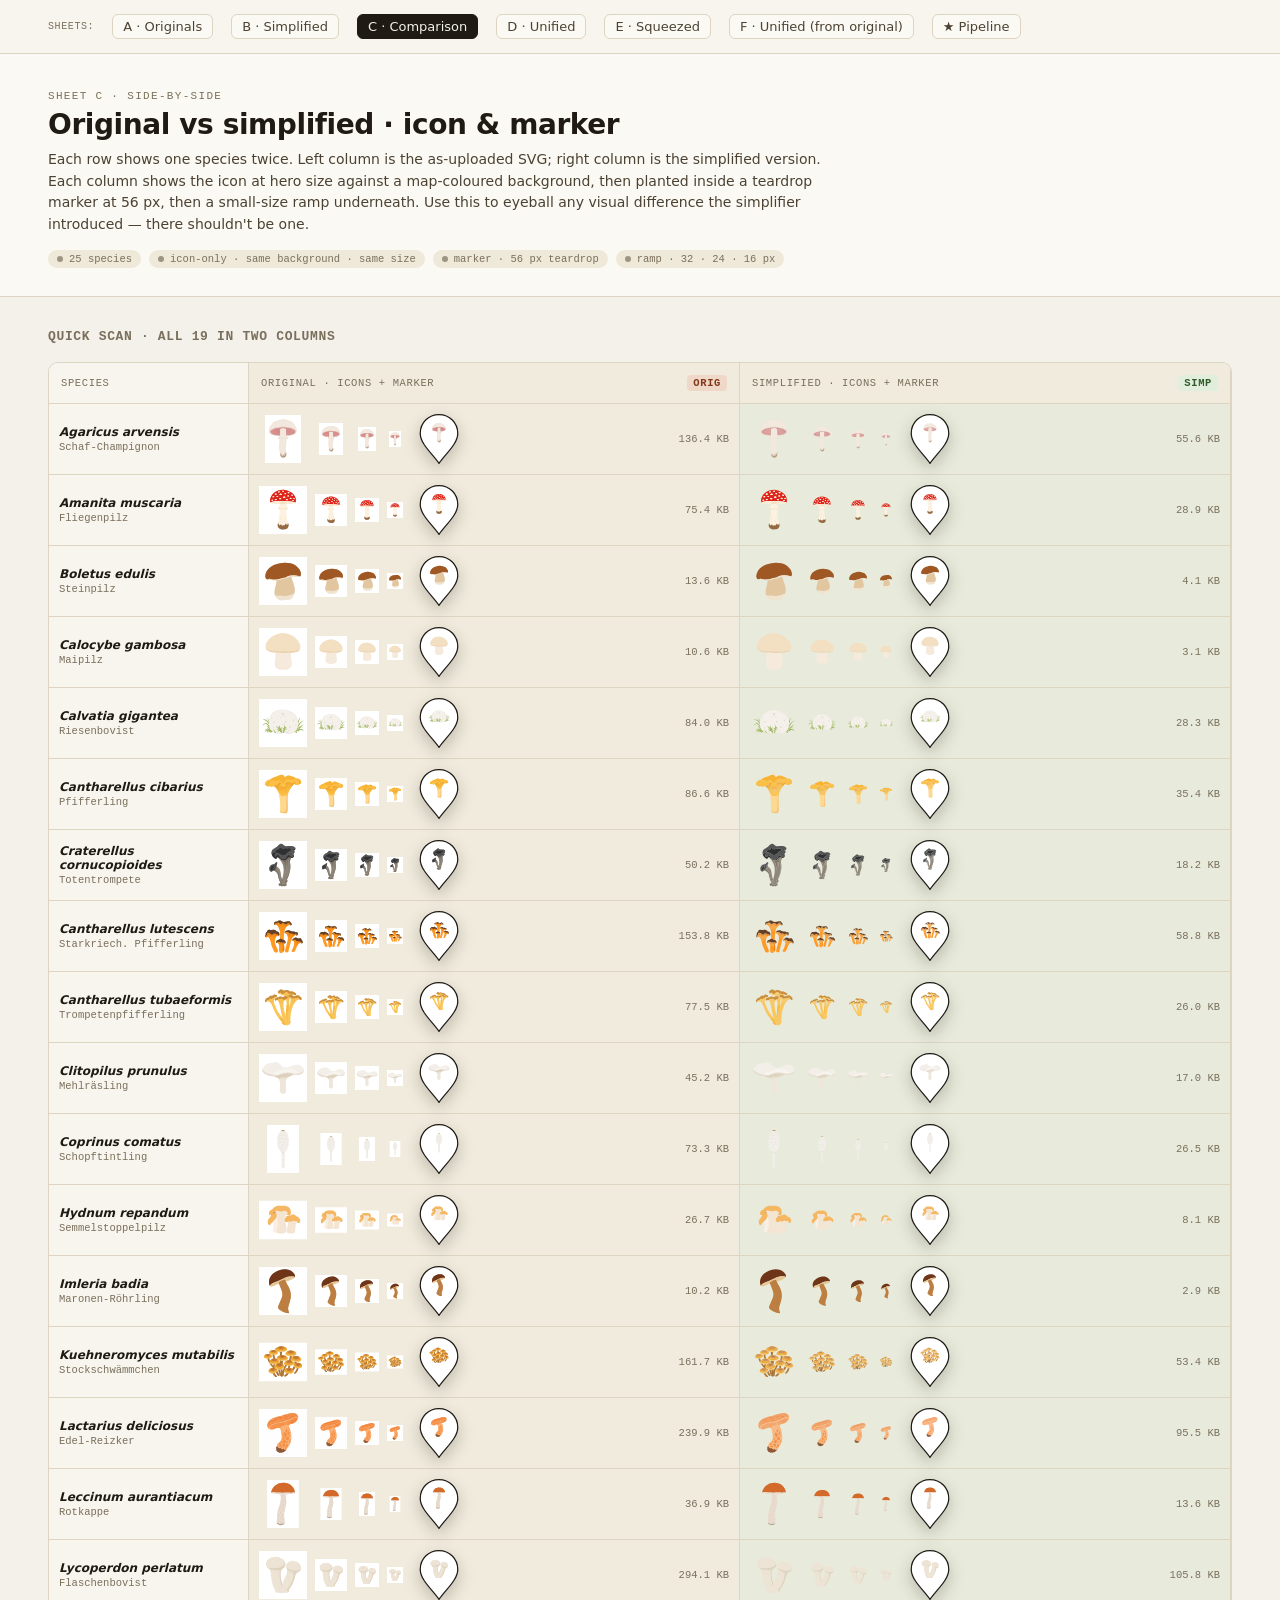
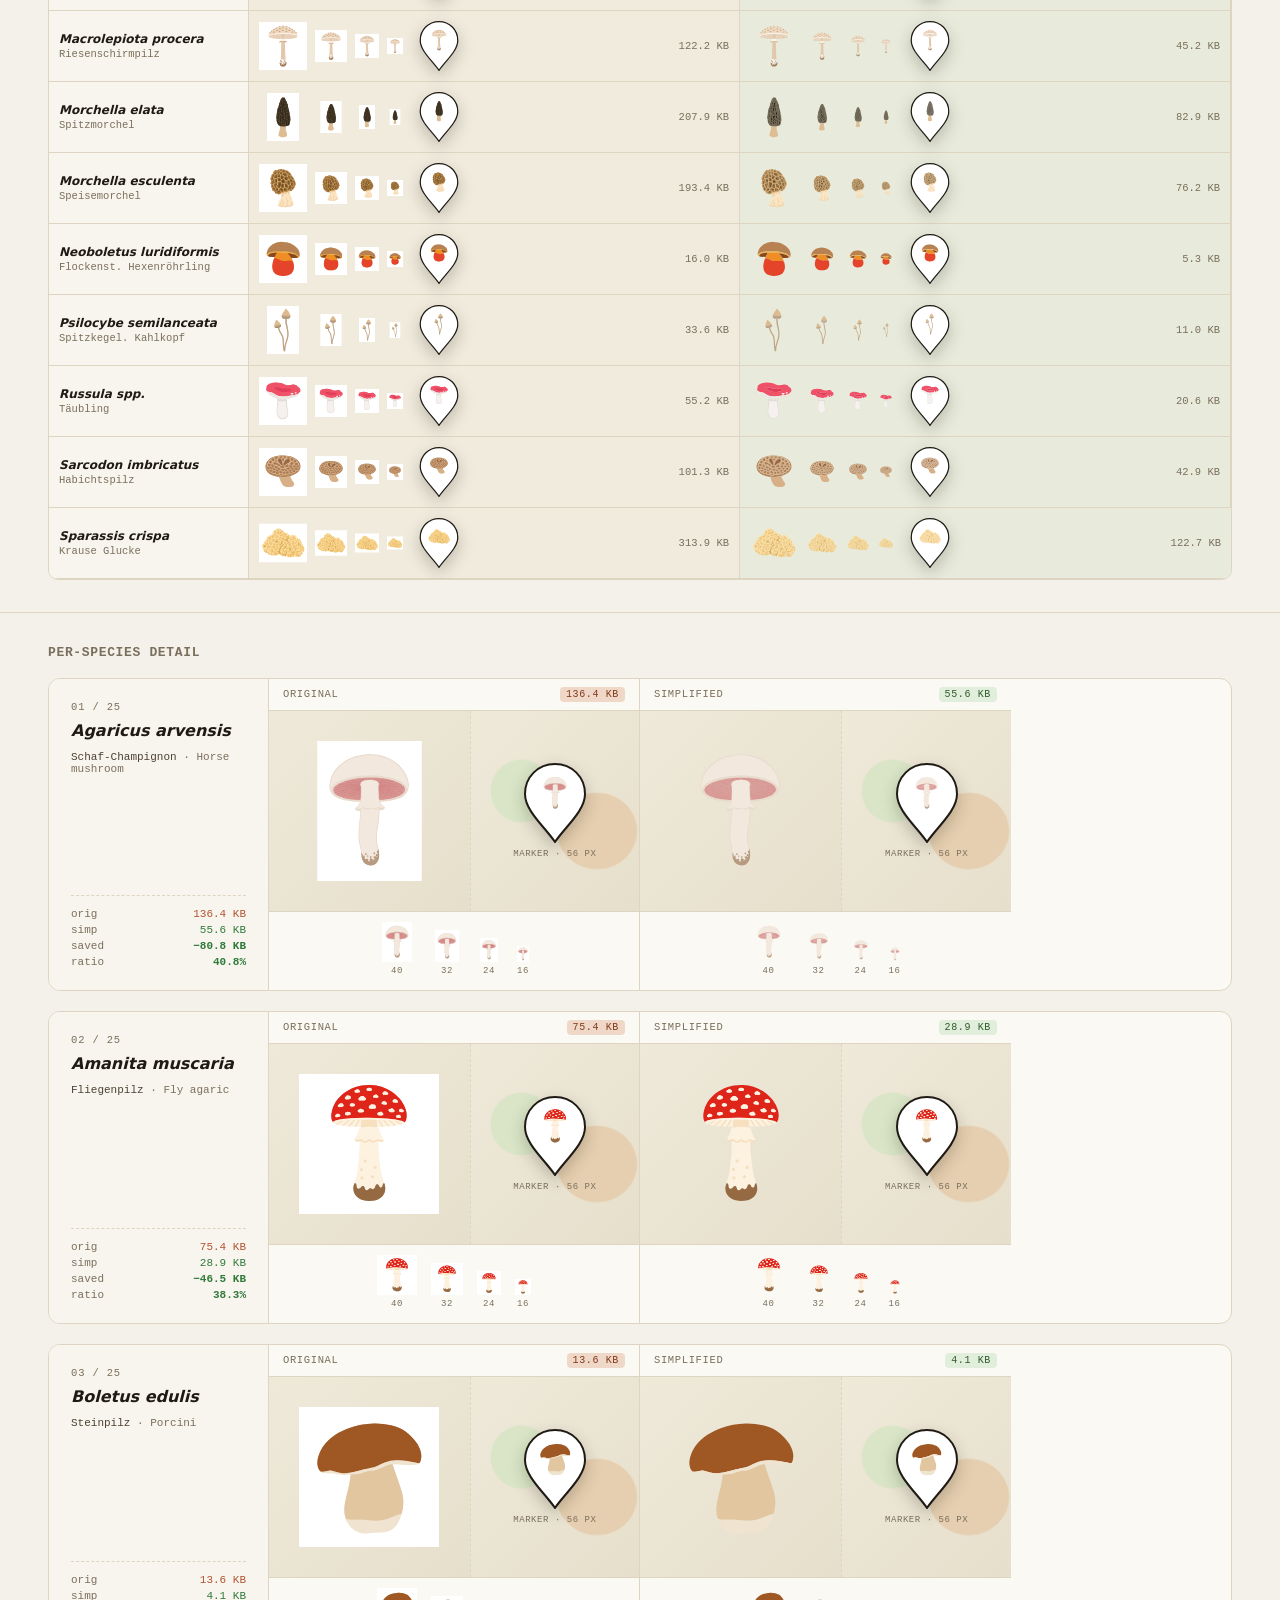
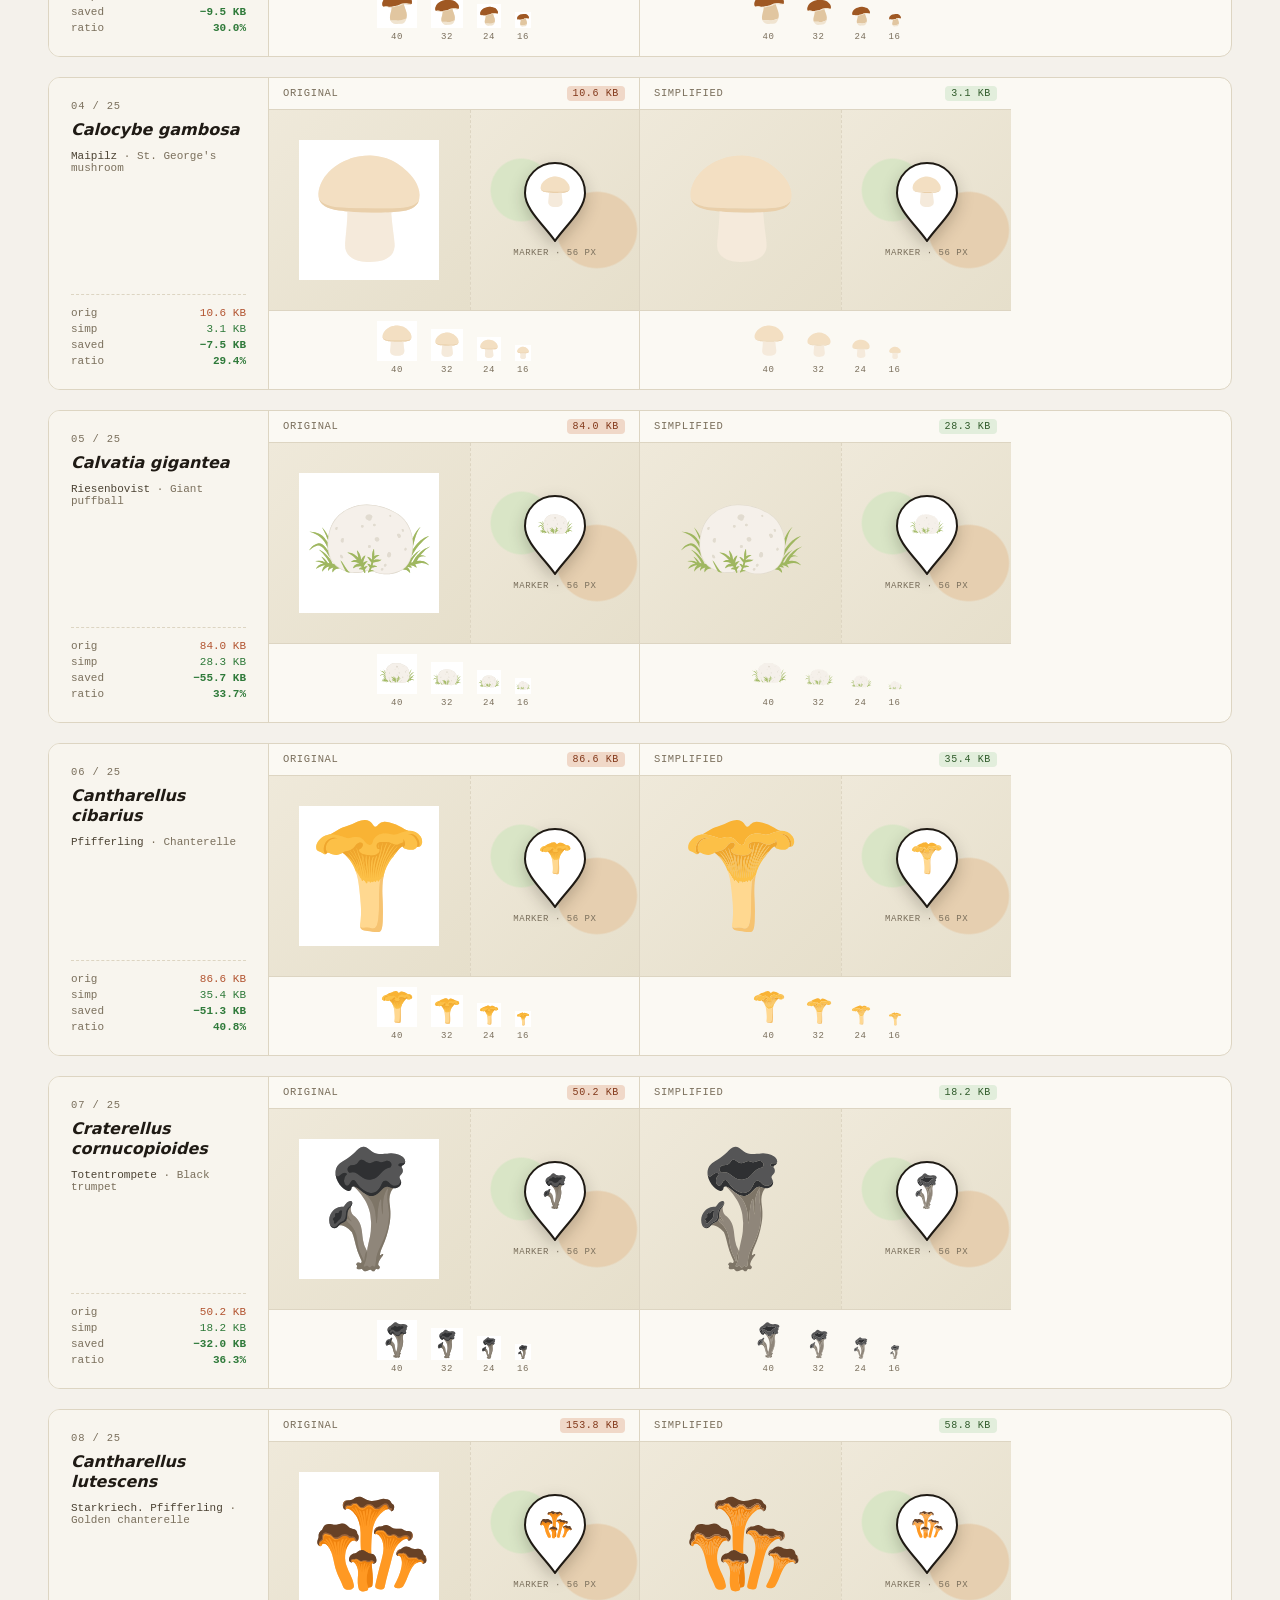
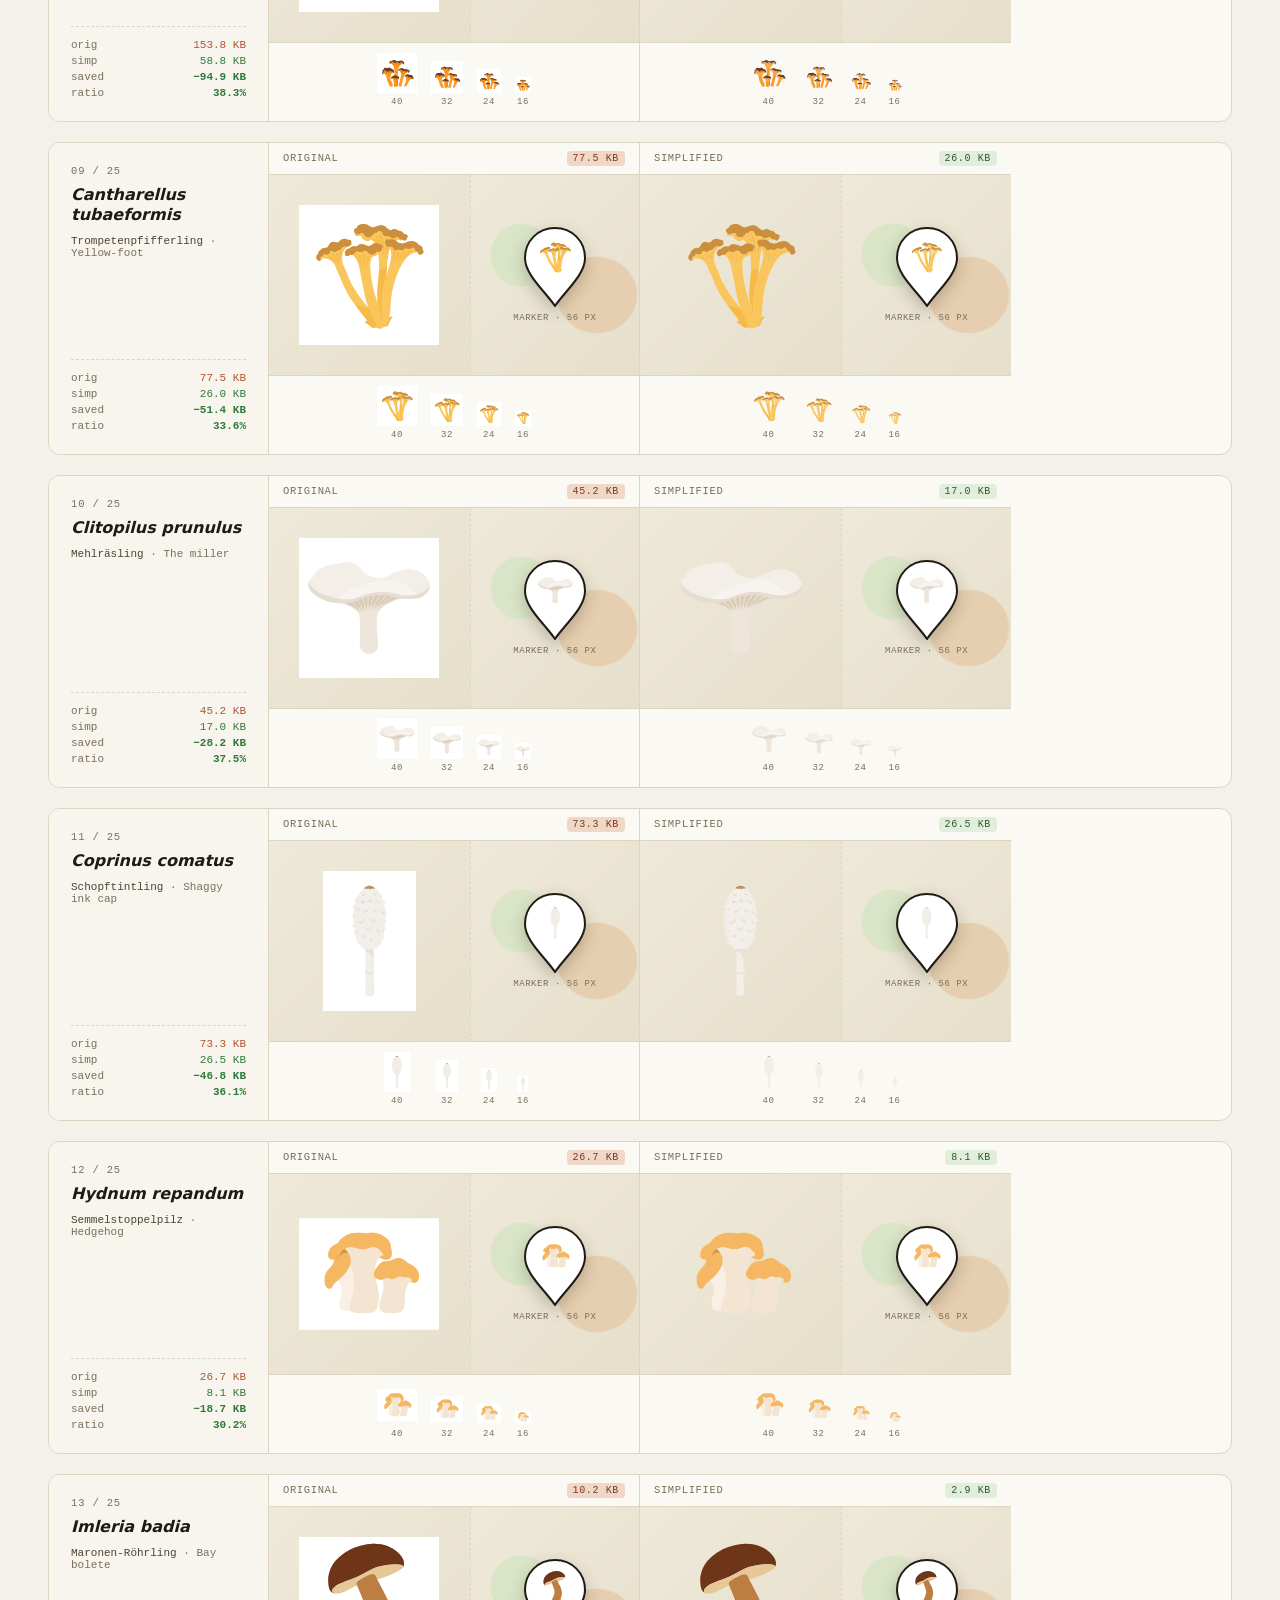
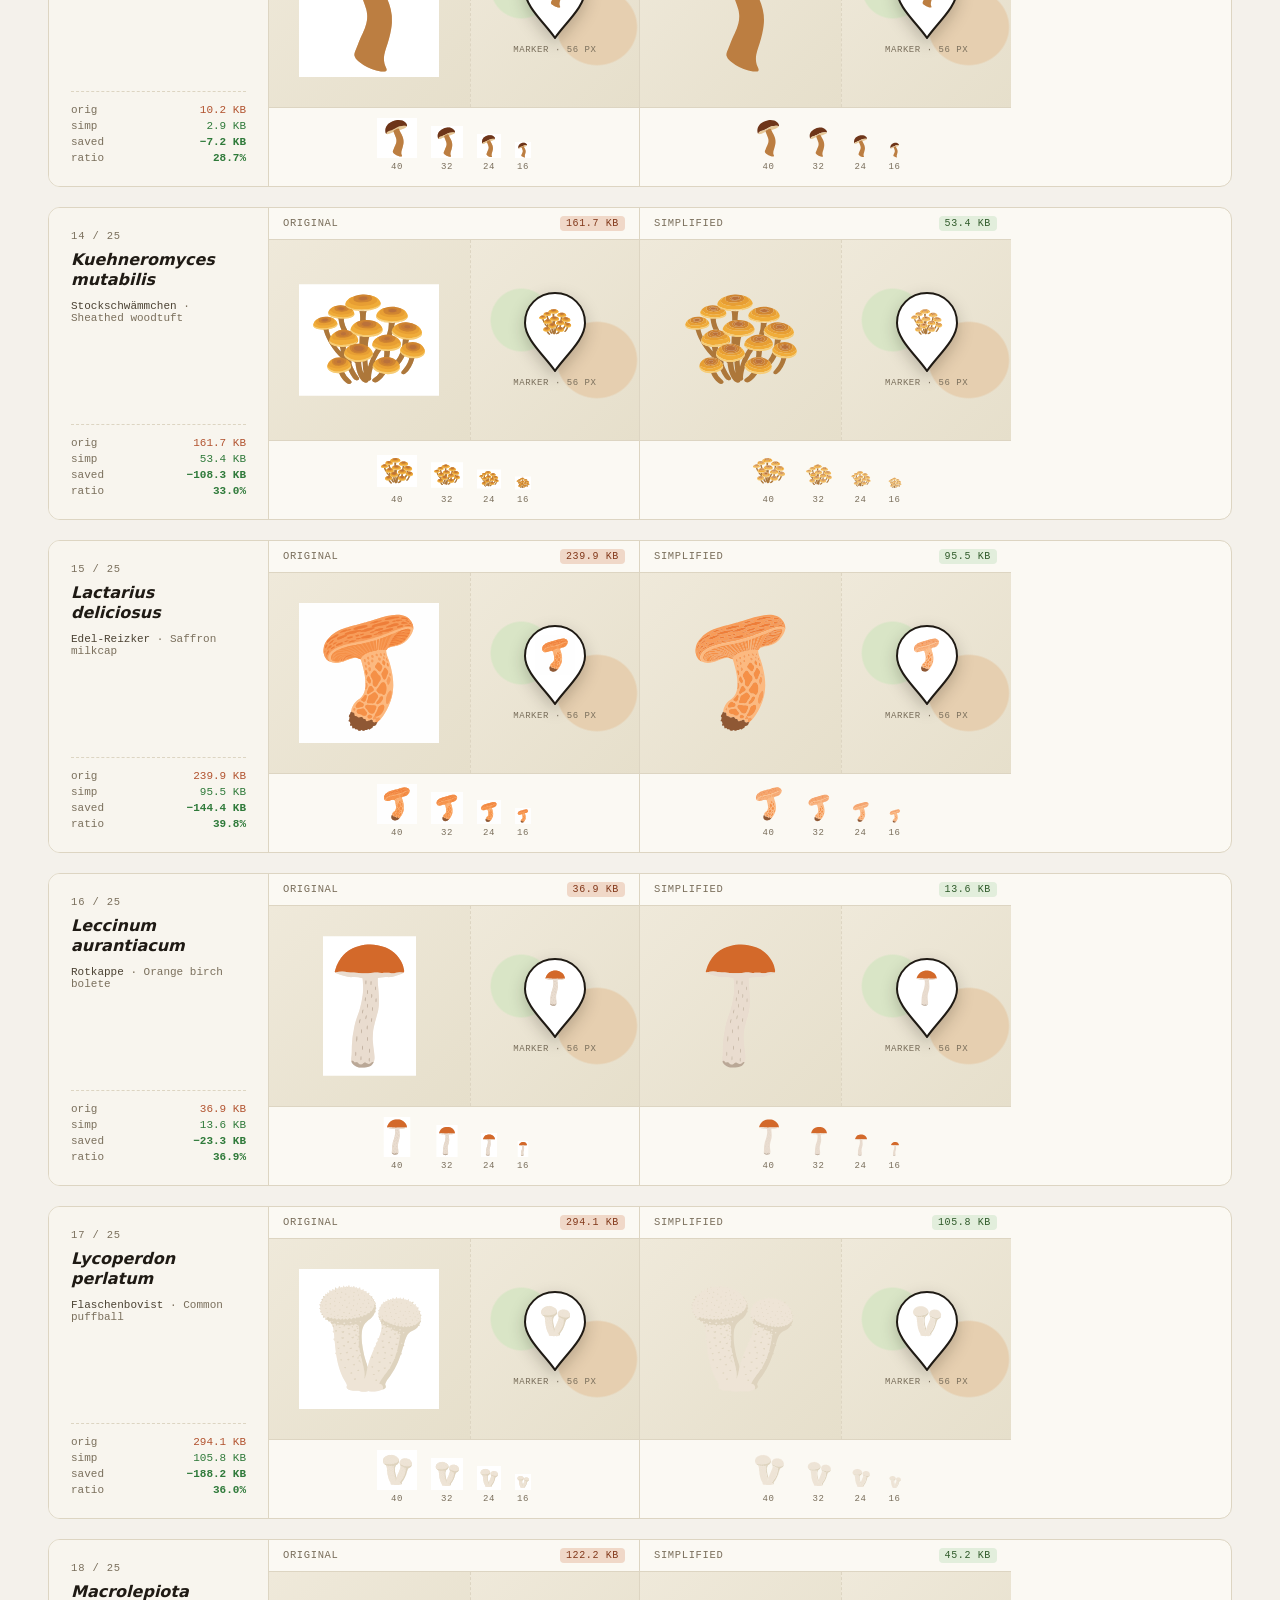
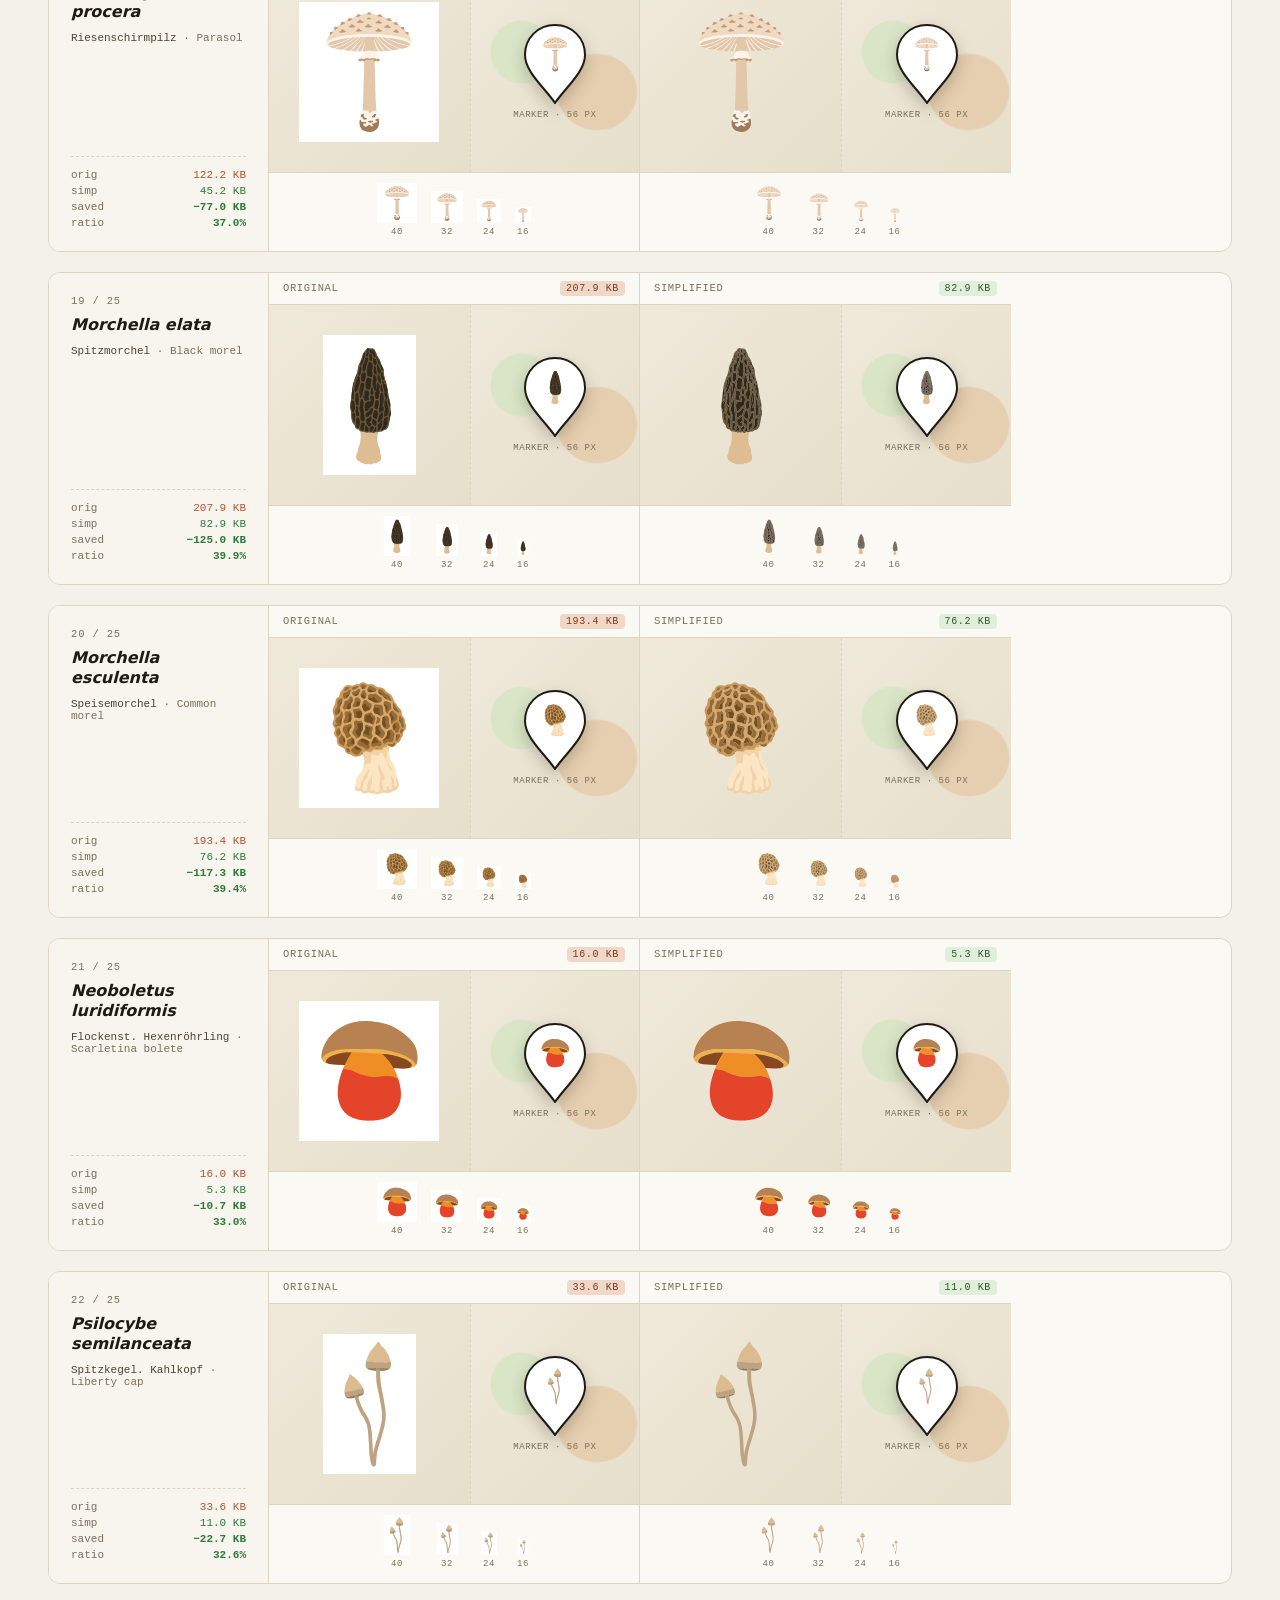
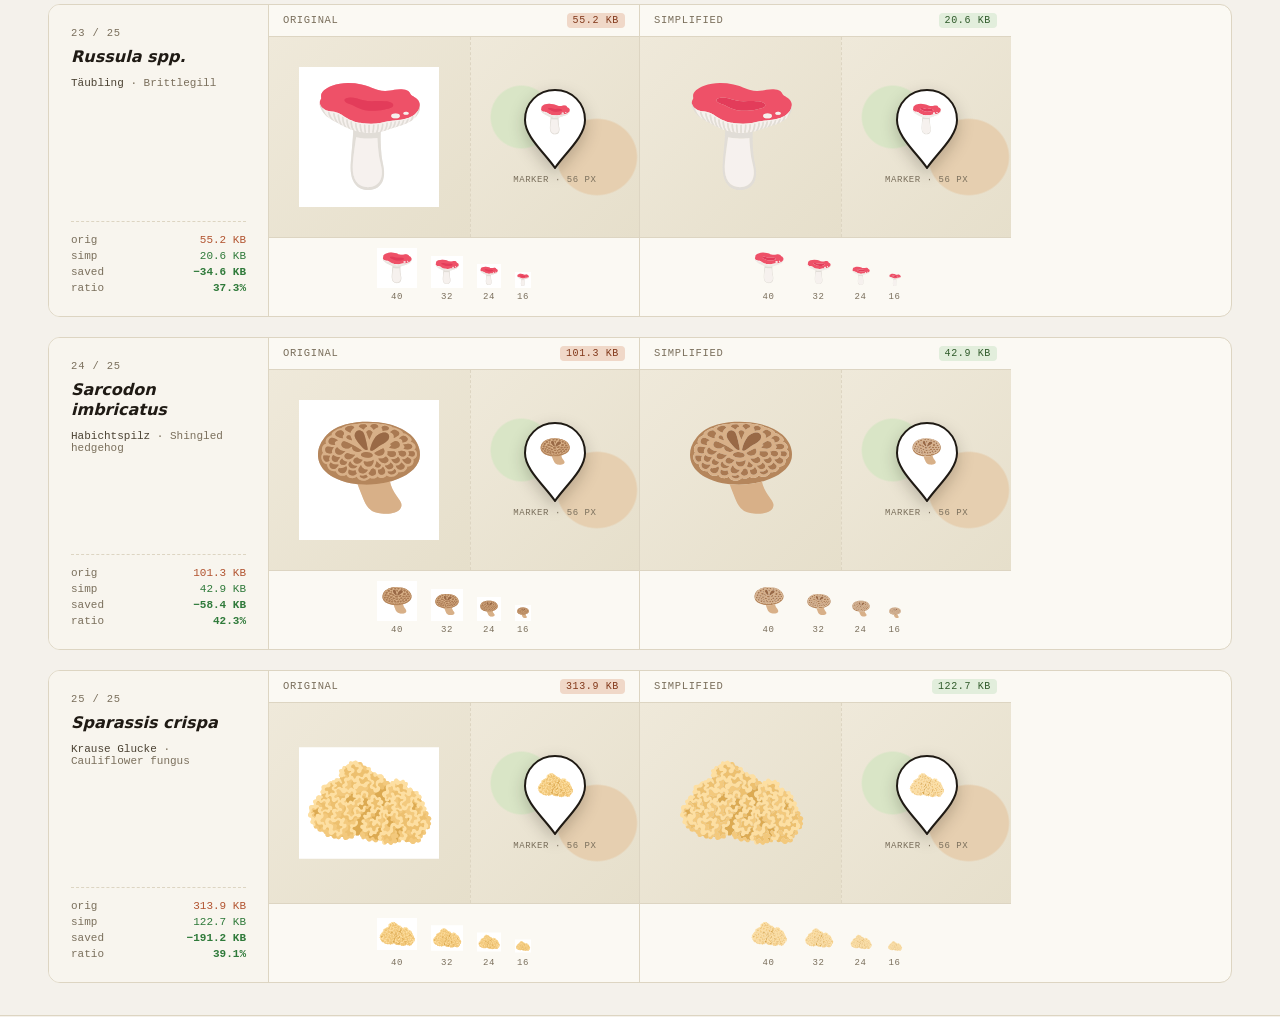
==== Icons - Comparison.html @ 7e2dc4e0 "initial commit" ====
<!doctype html>
<html lang="en">
<head>
  <meta charset="utf-8"/>
  <title>Original vs simplified — side-by-side</title>
  <meta name="viewport" content="width=device-width, initial-scale=1"/>
  <link rel="stylesheet" href="icons/sheets.css"/>
  <style>
    .toolbar {
      display: flex;
      gap: 18px;
      padding: 14px 48px;
      align-items: center;
      border-bottom: 1px solid var(--rule);
      background: #F8F5EE;
      font-size: 13px;
      color: var(--ink-2);
    }
    .toolbar a { color: var(--ink-2); text-decoration: none; padding: 4px 10px; border-radius: 6px; border: 1px solid var(--rule); background: var(--bg-card); }
    .toolbar a.active { background: var(--ink); color: #F4F1EB; border-color: var(--ink); }
    .toolbar a:hover { border-color: var(--ink); }

    /* Per-species comparison card */
    .compare-grid { padding: 32px 48px; display: grid; grid-template-columns: 1fr; gap: 20px; }
    .pair {
      display: grid;
      grid-template-columns: 220px 1fr 1fr 220px;
      gap: 0;
      background: var(--bg-card);
      border: 1px solid var(--rule);
      border-radius: 12px;
      overflow: hidden;
    }
    .pair .id-col { padding: 22px 22px; display: flex; flex-direction: column; gap: 8px; border-right: 1px solid var(--rule); background: #F8F5EE; }
    .pair .id-col .num { font-family: var(--mono); font-size: 10.5px; color: var(--ink-3); letter-spacing: 0.08em; }
    .pair .id-col .latin { font-size: 16px; line-height: 1.25; }
    .pair .id-col .common { font-size: 11px; color: var(--ink-3); margin-top: 2px; font-family: var(--mono); }
    .pair .id-col .common .de { color: var(--ink-2); }
    .pair .id-col .vsizes { margin-top: auto; padding-top: 12px; border-top: 1px dashed var(--rule); display: flex; flex-direction: column; gap: 4px; font-family: var(--mono); font-size: 11px; }
    .pair .id-col .vsizes .row { display: flex; justify-content: space-between; gap: 8px; }
    .pair .id-col .vsizes .row .k { color: var(--ink-3); }
    .pair .id-col .vsizes .row .v.orig { color: var(--bad); }
    .pair .id-col .vsizes .row .v.simp { color: var(--good); }
    .pair .id-col .vsizes .row .v.save { color: var(--good); font-weight: 600; }

    .pair .col {
      display: flex;
      flex-direction: column;
      gap: 0;
      border-right: 1px solid var(--rule);
    }
    .pair .col:last-child { border-right: none; }
    .pair .col .head { padding: 8px 14px; font-family: var(--mono); font-size: 10.5px; letter-spacing: 0.06em; color: var(--ink-3); text-transform: uppercase; border-bottom: 1px solid var(--rule); background: var(--bg-card); display: flex; justify-content: space-between; align-items: center; }
    .pair .col .head .tag { font-family: var(--mono); font-size: 10px; padding: 2px 6px; border-radius: 4px; }
    .pair .col .head .tag.orig { background: #F0D8C8; color: #82381A; }
    .pair .col .head .tag.simp { background: #E2EEDC; color: #2F5A2A; }
    .pair .col .body { flex: 1; display: grid; grid-template-columns: 1.2fr 1fr; align-items: center; min-height: 200px; }
    .pair .col .body .icon-only {
      display: flex; align-items: center; justify-content: center;
      padding: 18px;
      height: 100%;
      box-sizing: border-box;
      background: var(--bg-map);
      border-right: 1px dashed var(--rule);
    }
    .pair .col .body .icon-only img { width: 140px; height: 140px; object-fit: contain; }
    .pair .col .body .marker {
      display: flex; flex-direction: column; align-items: center; justify-content: center; gap: 6px;
      padding: 14px;
      height: 100%;
      box-sizing: border-box;
      background: var(--bg-map-figured);
    }
    .pair .col .body .marker .lab { font-size: 9px; }

    /* Optional small-size strip below each col */
    .pair .col .ramp {
      display: flex; align-items: flex-end; gap: 14px; justify-content: center;
      padding: 10px 14px 14px;
      border-top: 1px solid var(--rule);
      background: var(--bg-card);
    }
    .pair .col .ramp .step { display: flex; flex-direction: column; align-items: center; gap: 4px; }
    .pair .col .ramp .step .lab { font-size: 9px; }

    /* Compact overview */
    section.block { padding: 32px 48px; border-bottom: 1px solid var(--rule); }
    section.block > h2 { font-size: 13px; font-weight: 600; letter-spacing: 0.05em; text-transform: uppercase; color: var(--ink-3); margin: 0 0 18px; font-family: var(--mono); }

    .overview {
      display: grid;
      grid-template-columns: 200px 1fr 1fr;
      gap: 0;
      border: 1px solid var(--rule);
      border-radius: 10px;
      overflow: hidden;
    }
    .overview > .label, .overview > .cell { padding: 10px; border-bottom: 1px solid var(--rule); }
    .overview > .label { background: #F8F5EE; border-right: 1px solid var(--rule); display: flex; align-items: center; }
    .overview > .label .latin { font-size: 12px; }
    .overview > .cell { display: flex; gap: 8px; align-items: center; flex-wrap: wrap; background: var(--bg-card); border-right: 1px solid var(--rule); }
    .overview > .cell:last-child { border-right: none; }
    .overview > .cell.icons img { display: block; }
    .overview > .cell.markers { background: var(--bg-map); }
    .overview > .header {
      background: #F0EBDD;
      padding: 12px;
      font-family: var(--mono);
      font-size: 10.5px;
      letter-spacing: 0.06em;
      text-transform: uppercase;
      color: var(--ink-3);
      border-bottom: 1px solid var(--rule);
      border-right: 1px solid var(--rule);
      display: flex;
      justify-content: space-between;
      align-items: center;
    }
    .overview > .header:last-child { border-right: none; }
    .overview > .header .tag.orig { background: #F0D8C8; color: #82381A; padding: 2px 6px; border-radius: 4px; font-weight: 600; }
    .overview > .header .tag.simp { background: #E2EEDC; color: #2F5A2A; padding: 2px 6px; border-radius: 4px; font-weight: 600; }
  </style>
</head>
<body>
  <div class="toolbar">
    <span class="lab">Sheets:</span>
    <a href="Icons - Original.html">A · Originals</a>
    <a href="Icons - Simplified.html">B · Simplified</a>
    <a href="Icons - Comparison.html" class="active">C · Comparison</a>
    <a href="Icons - Unified.html">D · Unified</a>
    <a href="Icons - Squeezed.html">E · Squeezed</a>
    <a href="Icons - Unified (from Original).html">F · Unified (from original)</a>
    <a href="Icons - Pipeline.html">★ Pipeline</a>
  </div>

  <header class="sheet-header">
    <div class="kicker">Sheet C · Side-by-side</div>
    <h1>Original vs simplified · icon &amp; marker</h1>
    <p>
      Each row shows one species twice. Left column is the as-uploaded SVG; right column is the
      simplified version. Each column shows the icon at hero size against a map-coloured background,
      then planted inside a teardrop marker at 56 px, then a small-size ramp underneath. Use this to
      eyeball any visual difference the simplifier introduced — there shouldn't be one.
    </p>
    <div class="pills">
      <span class="pill dot" id="pillCount"></span>
      <span class="pill dot">icon-only · same background · same size</span>
      <span class="pill dot">marker · 56 px teardrop</span>
      <span class="pill dot">ramp · 32 · 24 · 16 px</span>
    </div>
  </header>

  <!-- Quick-scan overview before deep dives -->
  <section class="block">
    <h2>Quick scan · all 19 in two columns</h2>
    <div class="overview" id="overview">
      <div class="header" style="background:#F8F5EE;"><span>Species</span></div>
      <div class="header"><span>Original · icons + marker</span><span class="tag orig">orig</span></div>
      <div class="header"><span>Simplified · icons + marker</span><span class="tag simp">simp</span></div>
    </div>
  </section>

  <!-- Detailed per-species cards -->
  <section class="block">
    <h2>Per-species detail</h2>
    <div class="compare-grid" id="compareGrid" style="padding:0;"></div>
  </section>

  <script src="icons/species-data.js"></script>
  <script>
    document.getElementById('pillCount').textContent = SPECIES.length + ' species';

    const orig = (p) => "icons/originals/" + encodeURIComponent(p);
    const simp = (p) => "icons/simplified/" + encodeURIComponent(p);

    // --- Quick-scan overview ---
    const overview = document.getElementById('overview');
    SPECIES.forEach(s => {
      const sz = SIZES[s.file];
      overview.insertAdjacentHTML('beforeend', `
        <div class="label">
          <div>
            <div class="latin">${s.latin}</div>
            <div class="common">${s.de}</div>
          </div>
        </div>
        ${[{src: orig(s.file), tag: 'orig', size: sz.orig}, {src: simp(s.file), tag: 'simp', size: sz.simp}].map(col => `
          <div class="cell icons" style="background:${col.tag === 'orig' ? '#F0EBDD' : '#E8EBDC'};">
            <img src="${col.src}" style="width:48px;height:48px;">
            <img src="${col.src}" style="width:32px;height:32px;">
            <img src="${col.src}" style="width:24px;height:24px;">
            <img src="${col.src}" style="width:16px;height:16px;">
            <div class="pin" style="width:40px;height:50px;margin-left:8px;">
              <svg class="pin-shape" viewBox="0 0 64 80" width="40" height="50">
                <path d="M32 1 C15 1 2 14 2 31 C2 48 22 64 32 79 C42 64 62 48 62 31 C62 14 49 1 32 1 Z" fill="#FFFFFF" stroke="#1F1A14" stroke-width="2"/>
              </svg>
              <div class="pin-icon" style="width:24px;height:24px;">
                <img src="${col.src}" style="width:100%;height:100%;object-fit:contain;">
              </div>
            </div>
            <span style="font-family:var(--mono);font-size:10.5px;color:var(--ink-3);margin-left:auto;">${(col.size/1024).toFixed(1)} KB</span>
          </div>
        `).join('')}
      `);
    });

    // --- Per-species detail ---
    const compareGrid = document.getElementById('compareGrid');
    SPECIES.forEach((s, i) => {
      const sz = SIZES[s.file];
      const savedKB = ((sz.orig - sz.simp)/1024).toFixed(1);
      const pct = (sz.simp/sz.orig*100).toFixed(1);
      const pinHTML = (src, size) => `
        <div class="pin" style="width:${size}px;height:${size*1.25}px;">
          <svg class="pin-shape" viewBox="0 0 64 80" width="${size}" height="${size*1.25}">
            <path d="M32 1 C15 1 2 14 2 31 C2 48 22 64 32 79 C42 64 62 48 62 31 C62 14 49 1 32 1 Z" fill="#FFFFFF" stroke="#1F1A14" stroke-width="2"/>
          </svg>
          <div class="pin-icon" style="width:${size*0.62}px;height:${size*0.62}px;">
            <img src="${src}" style="width:100%;height:100%;object-fit:contain;">
          </div>
        </div>
      `;
      compareGrid.insertAdjacentHTML('beforeend', `
        <div class="pair">
          <div class="id-col">
            <div class="num">${(i+1).toString().padStart(2,'0')} / ${SPECIES.length}</div>
            <div class="latin">${s.latin}</div>
            <div class="common"><span class="de">${s.de}</span> · ${s.en}</div>
            <div class="vsizes">
              <div class="row"><span class="k">orig</span><span class="v orig">${(sz.orig/1024).toFixed(1)} KB</span></div>
              <div class="row"><span class="k">simp</span><span class="v simp">${(sz.simp/1024).toFixed(1)} KB</span></div>
              <div class="row"><span class="k">saved</span><span class="v save">−${savedKB} KB</span></div>
              <div class="row"><span class="k">ratio</span><span class="v save">${pct}%</span></div>
            </div>
          </div>

          <div class="col">
            <div class="head"><span>Original</span><span class="tag orig">${(sz.orig/1024).toFixed(1)} KB</span></div>
            <div class="body">
              <div class="icon-only"><img src="${orig(s.file)}" alt=""></div>
              <div class="marker">
                ${pinHTML(orig(s.file), 64)}
                <span class="lab">marker · 56&nbsp;px</span>
              </div>
            </div>
            <div class="ramp">
              ${[40,32,24,16].map(px => `
                <div class="step">
                  <img src="${orig(s.file)}" style="width:${px}px;height:${px}px;">
                  <div class="lab">${px}</div>
                </div>
              `).join('')}
            </div>
          </div>

          <div class="col">
            <div class="head"><span>Simplified</span><span class="tag simp">${(sz.simp/1024).toFixed(1)} KB</span></div>
            <div class="body">
              <div class="icon-only"><img src="${simp(s.file)}" alt=""></div>
              <div class="marker">
                ${pinHTML(simp(s.file), 64)}
                <span class="lab">marker · 56&nbsp;px</span>
              </div>
            </div>
            <div class="ramp">
              ${[40,32,24,16].map(px => `
                <div class="step">
                  <img src="${simp(s.file)}" style="width:${px}px;height:${px}px;">
                  <div class="lab">${px}</div>
                </div>
              `).join('')}
            </div>
          </div>
        </div>
      `);
    });
  </script>
</body>
</html>
---- icons/sheets.css ----
/* Shared styles for the three mushroom icon sheets. */
:root {
  --bg: #F4F1EB;
  --bg-card: #FBF9F3;
  --bg-map: linear-gradient(135deg, #EFE9DA 0%, #E6DFCB 100%);
  --bg-map-figured:
      radial-gradient(ellipse at 30% 40%, #D9E5C6 0 18%, transparent 19%),
      radial-gradient(ellipse at 75% 60%, #E6CFB0 0 22%, transparent 23%),
      linear-gradient(135deg, #EFE9DA 0%, #E6DFCB 100%);
  --grid: #EFE9DA;
  --ink: #1F1A14;
  --ink-2: #4B4233;
  --ink-3: #7A6F5C;
  --rule: #DDD5C2;
  --accent: #8C4B1E;
  --good: #2F7A3A;
  --bad: #B25430;
  --mono: ui-monospace, SFMono-Regular, Menlo, "Roboto Mono", monospace;
  --sans: ui-sans-serif, system-ui, -apple-system, "Helvetica Neue", sans-serif;
}
html, body { margin: 0; padding: 0; background: var(--bg); color: var(--ink); font-family: var(--sans); }

.sheet-header {
  padding: 36px 48px 28px;
  border-bottom: 1px solid var(--rule);
  background: var(--bg-card);
}
.sheet-header .kicker { font-family: var(--mono); font-size: 11px; letter-spacing: 0.12em; text-transform: uppercase; color: var(--ink-3); }
.sheet-header h1 { font-size: 28px; font-weight: 600; letter-spacing: -0.015em; margin: 6px 0 6px; }
.sheet-header p { color: var(--ink-2); font-size: 14px; max-width: 780px; line-height: 1.55; margin: 8px 0 0; }
.sheet-header .pills { display: flex; gap: 8px; margin-top: 14px; flex-wrap: wrap; }

.pill { display: inline-flex; align-items: center; gap: 6px; padding: 3px 9px; border-radius: 999px; background: #EFE9DA; font-family: var(--mono); font-size: 10.5px; color: var(--ink-3); }
.pill.good { background: #E2EEDC; color: #2F5A2A; }
.pill.bad  { background: #F0D8C8; color: #82381A; }
.pill.dot::before { content: ""; width: 6px; height: 6px; border-radius: 50%; background: currentColor; opacity: 0.7; }

.lab { font-family: var(--mono); font-size: 10px; letter-spacing: 0.06em; text-transform: uppercase; color: var(--ink-3); }
.latin { font-style: italic; font-weight: 600; font-size: 14px; color: var(--ink); }
.common { font-family: var(--mono); font-size: 10.5px; color: var(--ink-3); margin-top: 2px; }

.map-bg { background: var(--bg-map-figured); }
.grid-bg {
  background-color: var(--bg-card);
  background-image:
    linear-gradient(var(--grid) 1px, transparent 1px),
    linear-gradient(90deg, var(--grid) 1px, transparent 1px);
  background-size: 8px 8px;
}

.card {
  background: var(--bg-card);
  border: 1px solid var(--rule);
  border-radius: 10px;
  overflow: hidden;
}

/* Map pin teardrop */
.pin {
  position: relative;
  display: inline-block;
  filter: drop-shadow(0 6px 8px rgba(20,15,5,0.22));
}
.pin svg.pin-shape { display: block; }
.pin .pin-icon {
  position: absolute;
  left: 50%;
  top: 38%;
  transform: translate(-50%, -50%);
  display: flex;
  align-items: center;
  justify-content: center;
}
.pin .pin-icon img { display: block; }
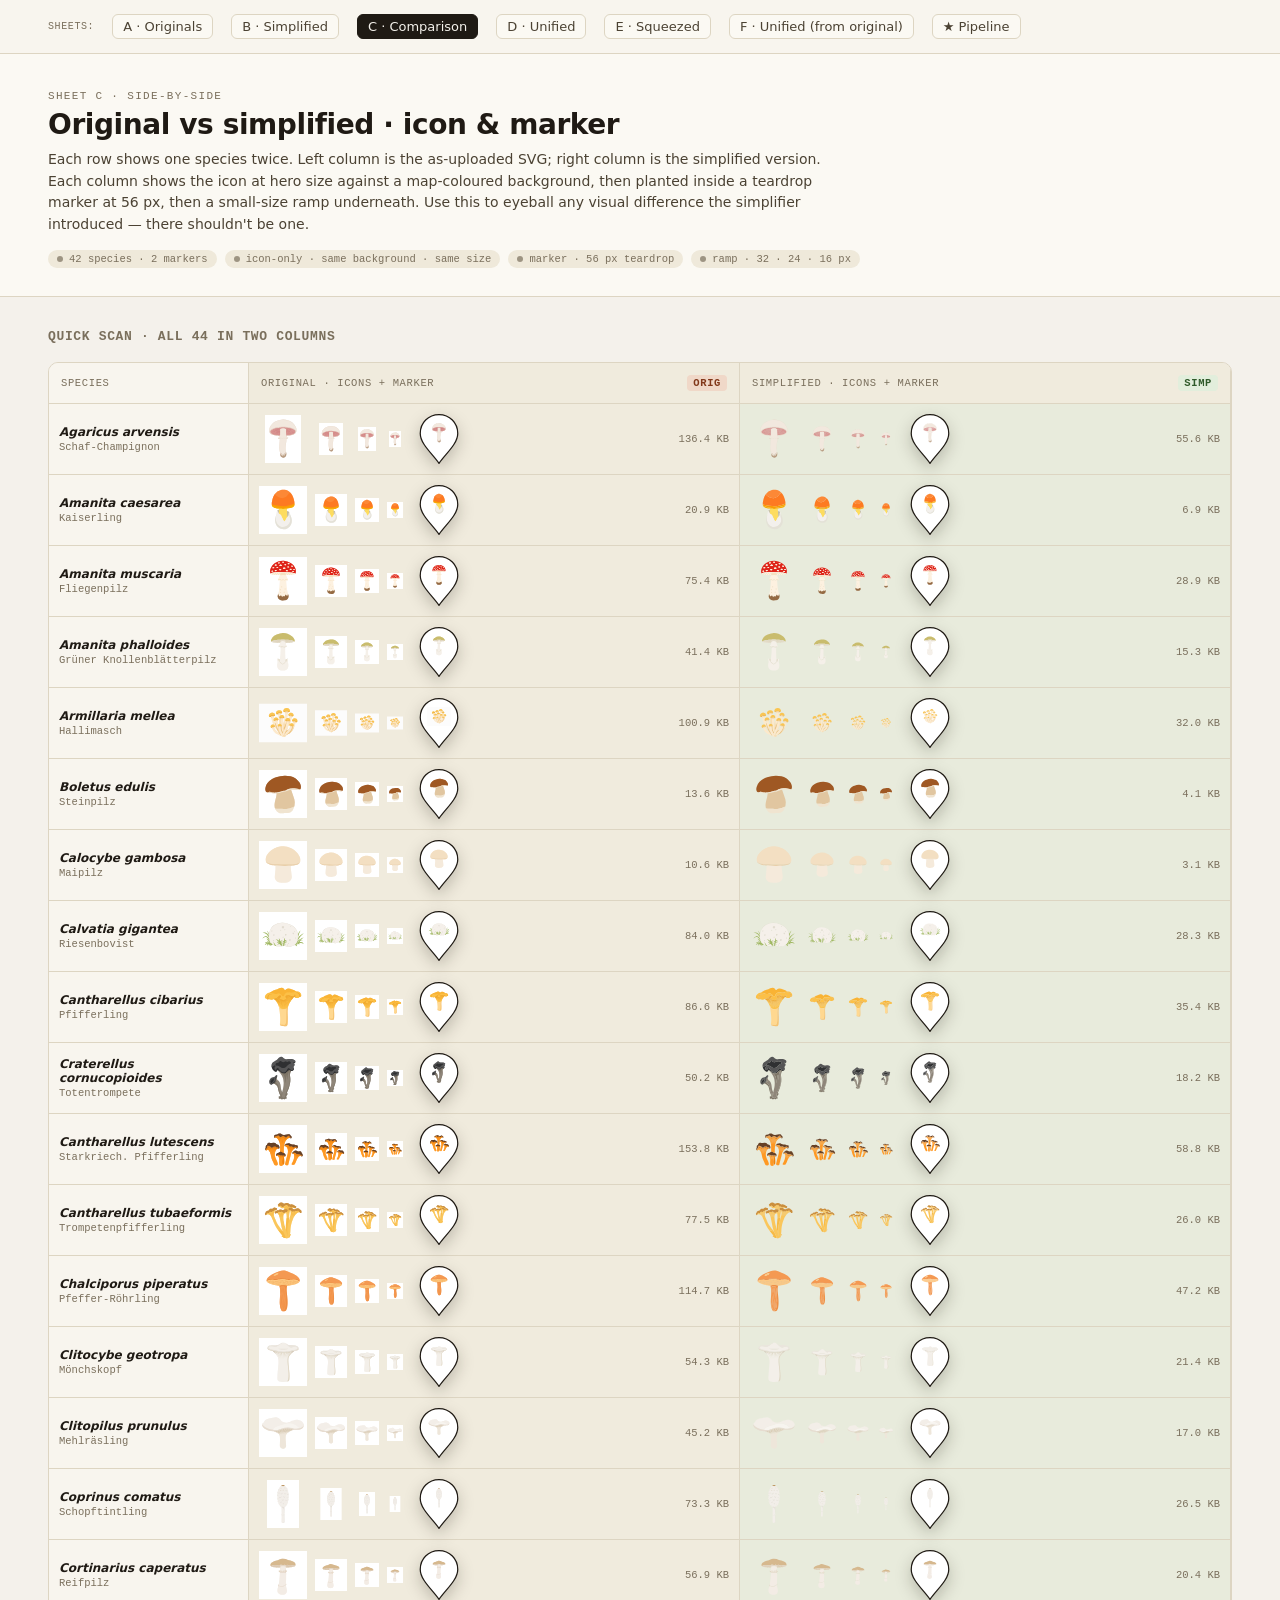
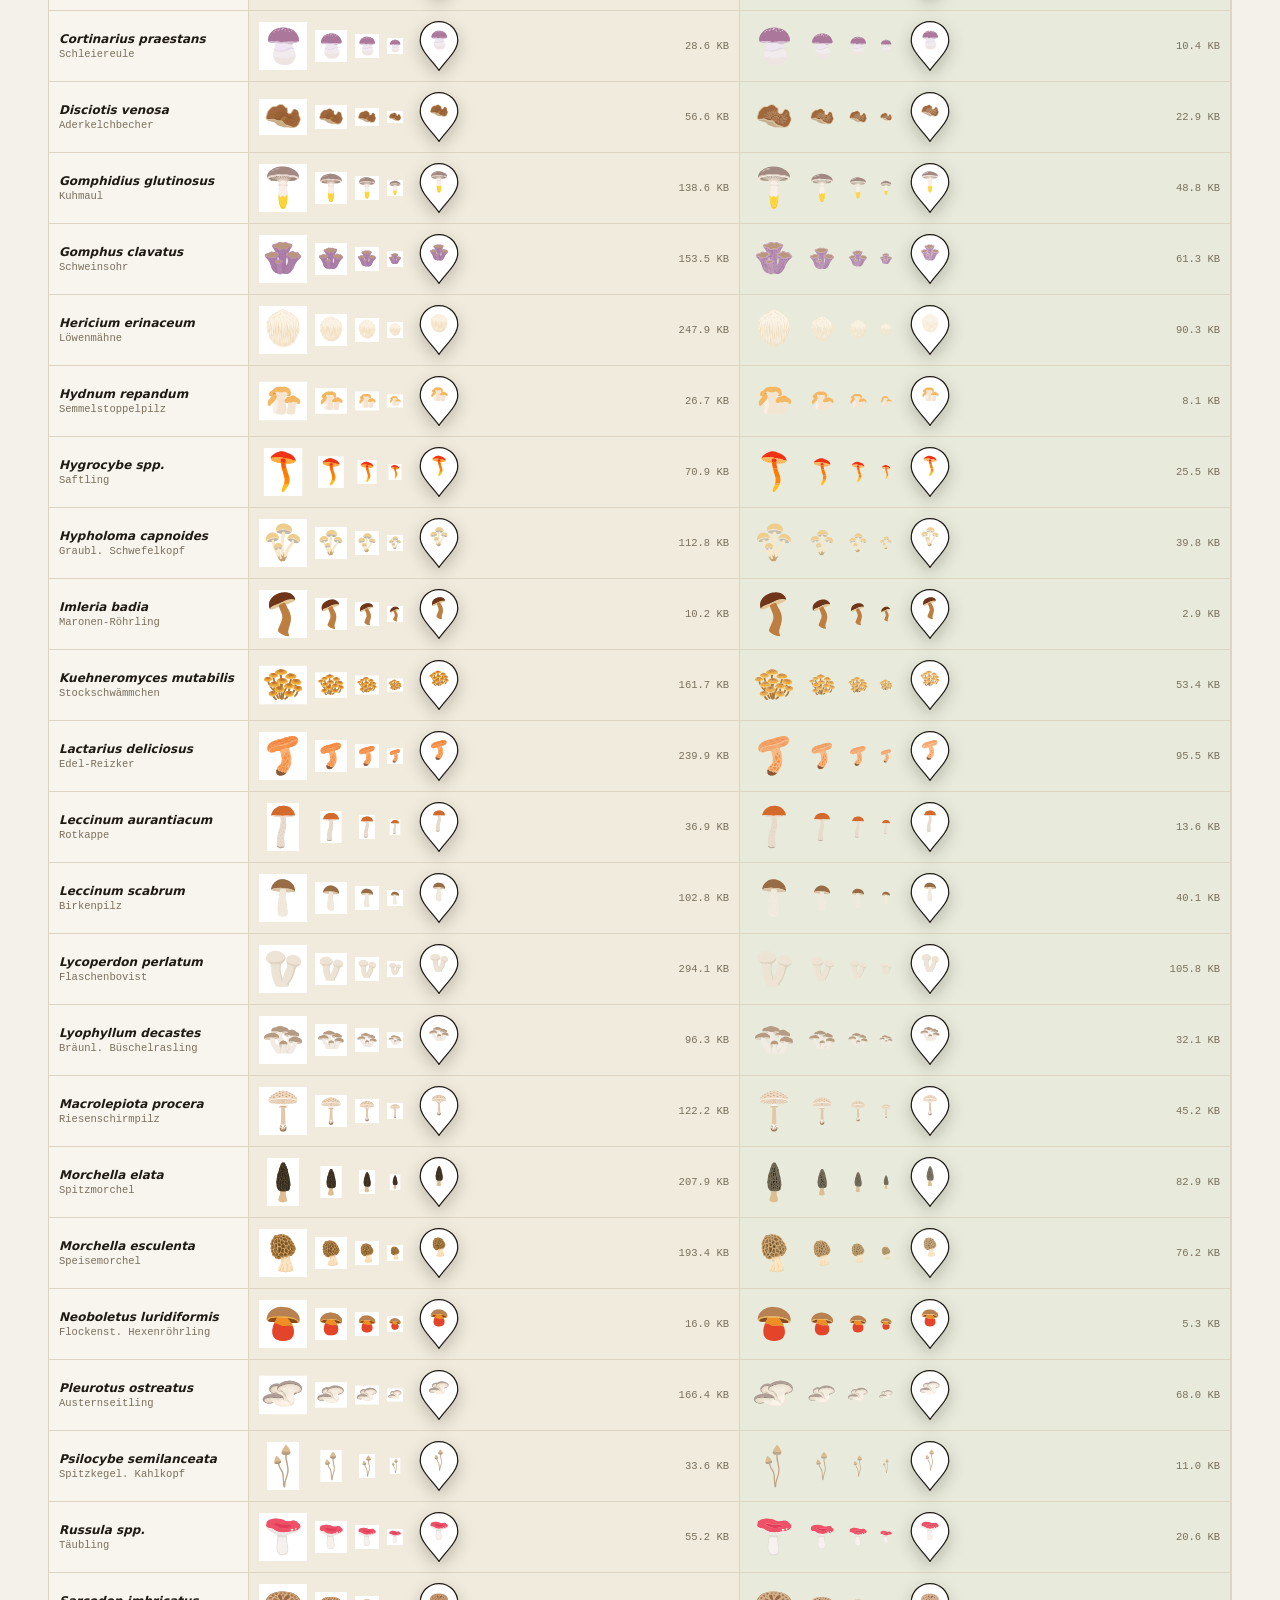
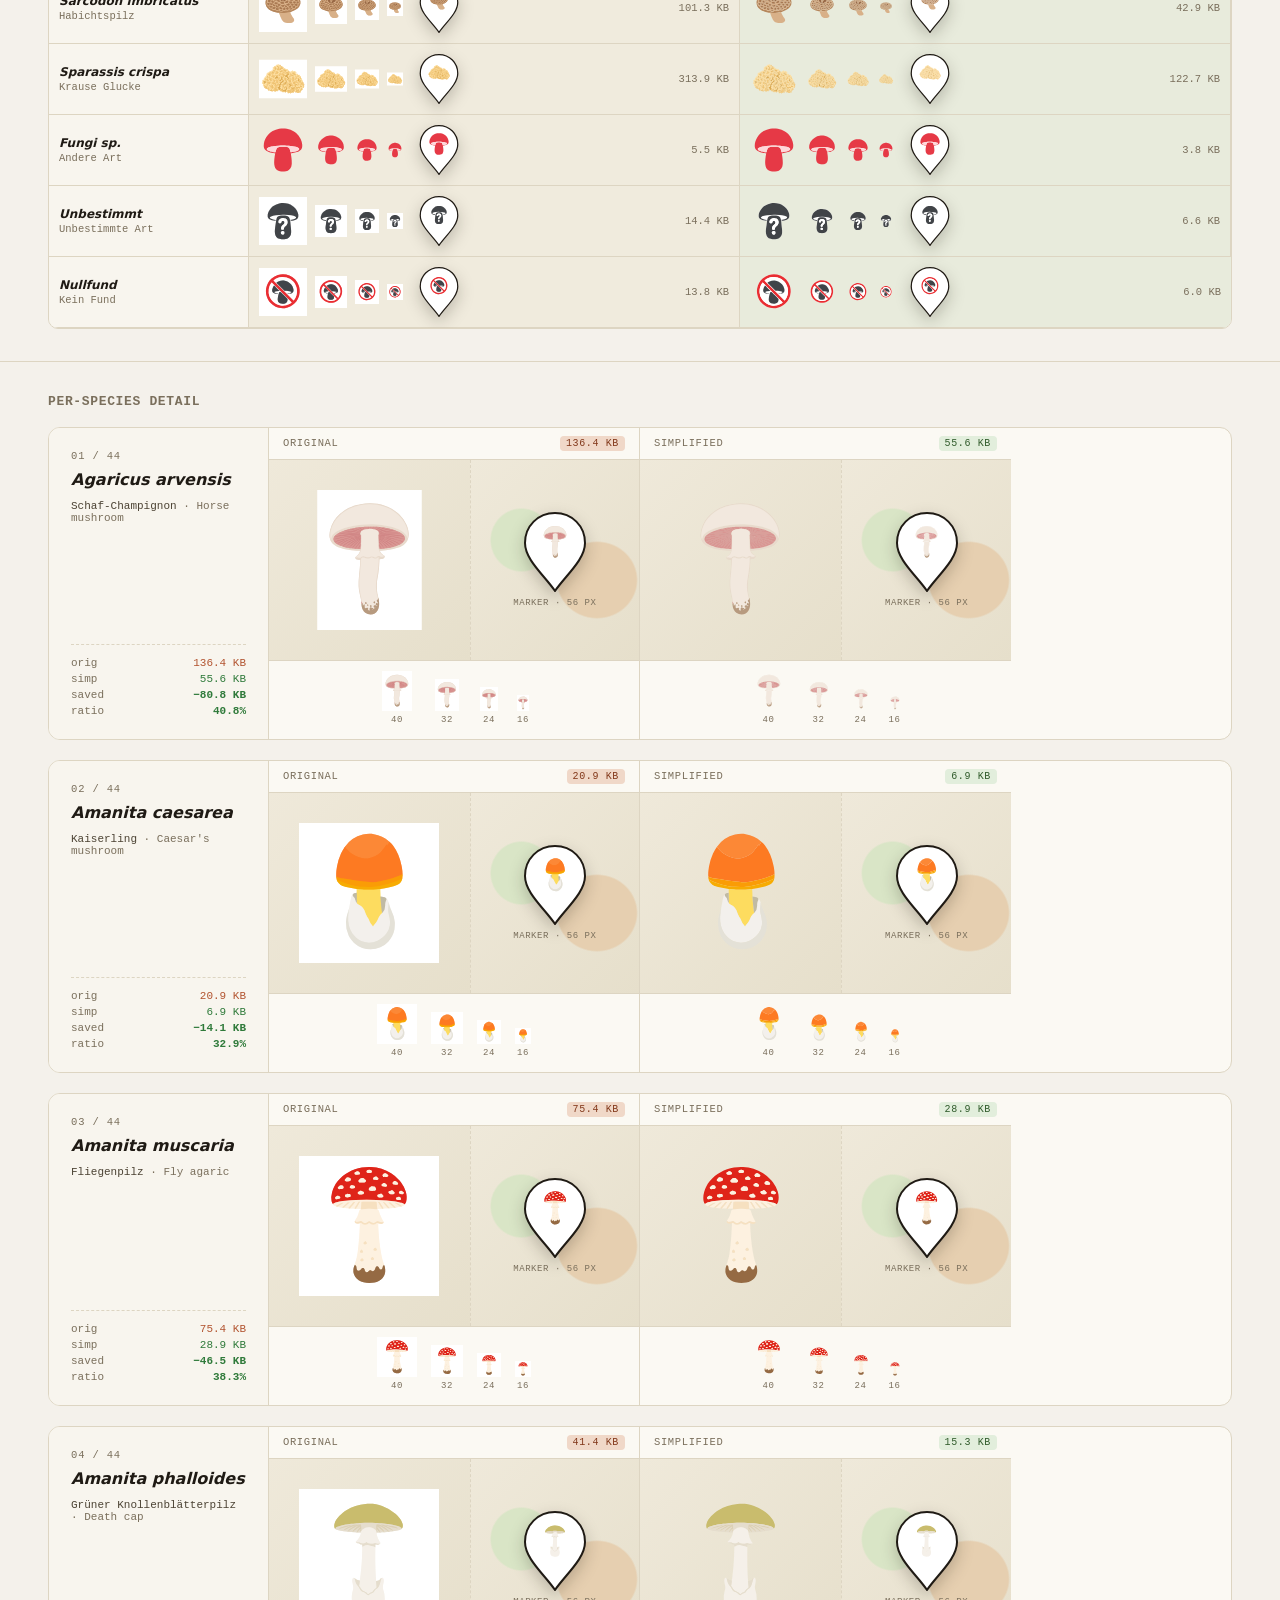
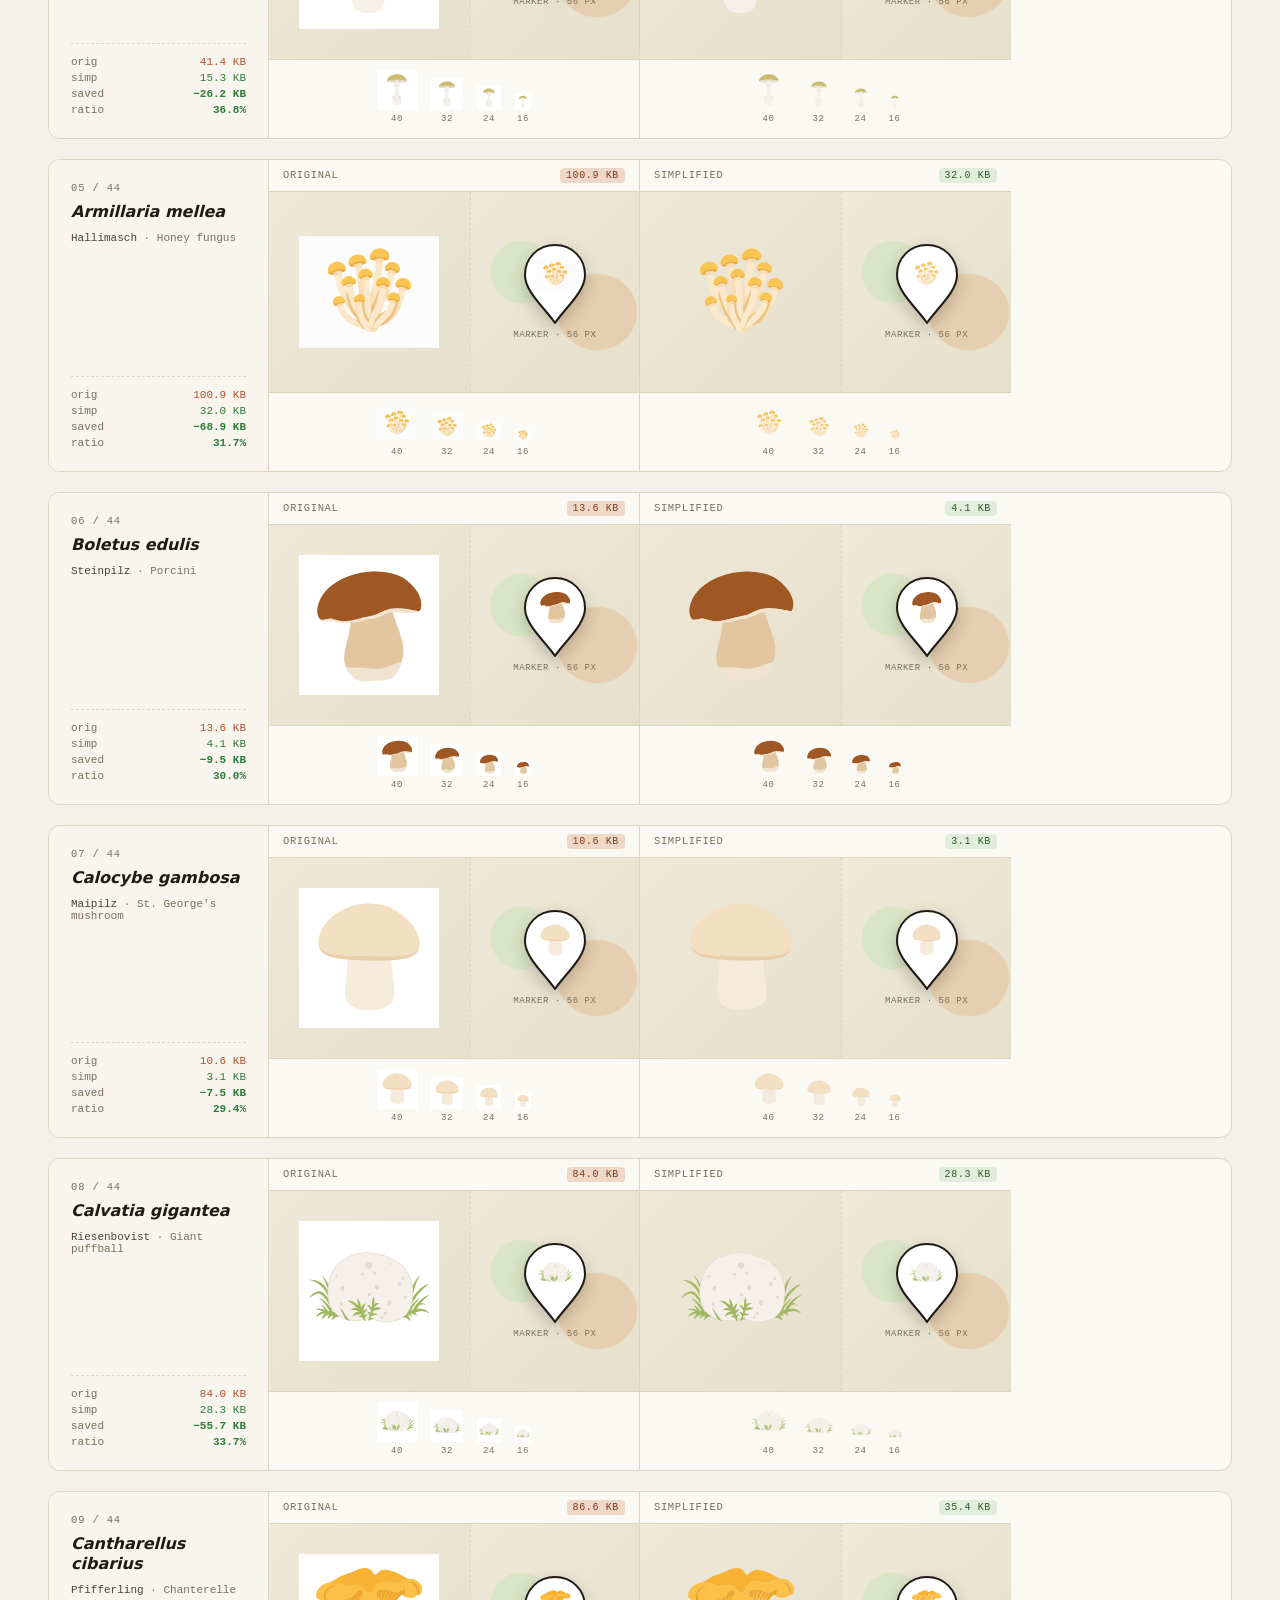
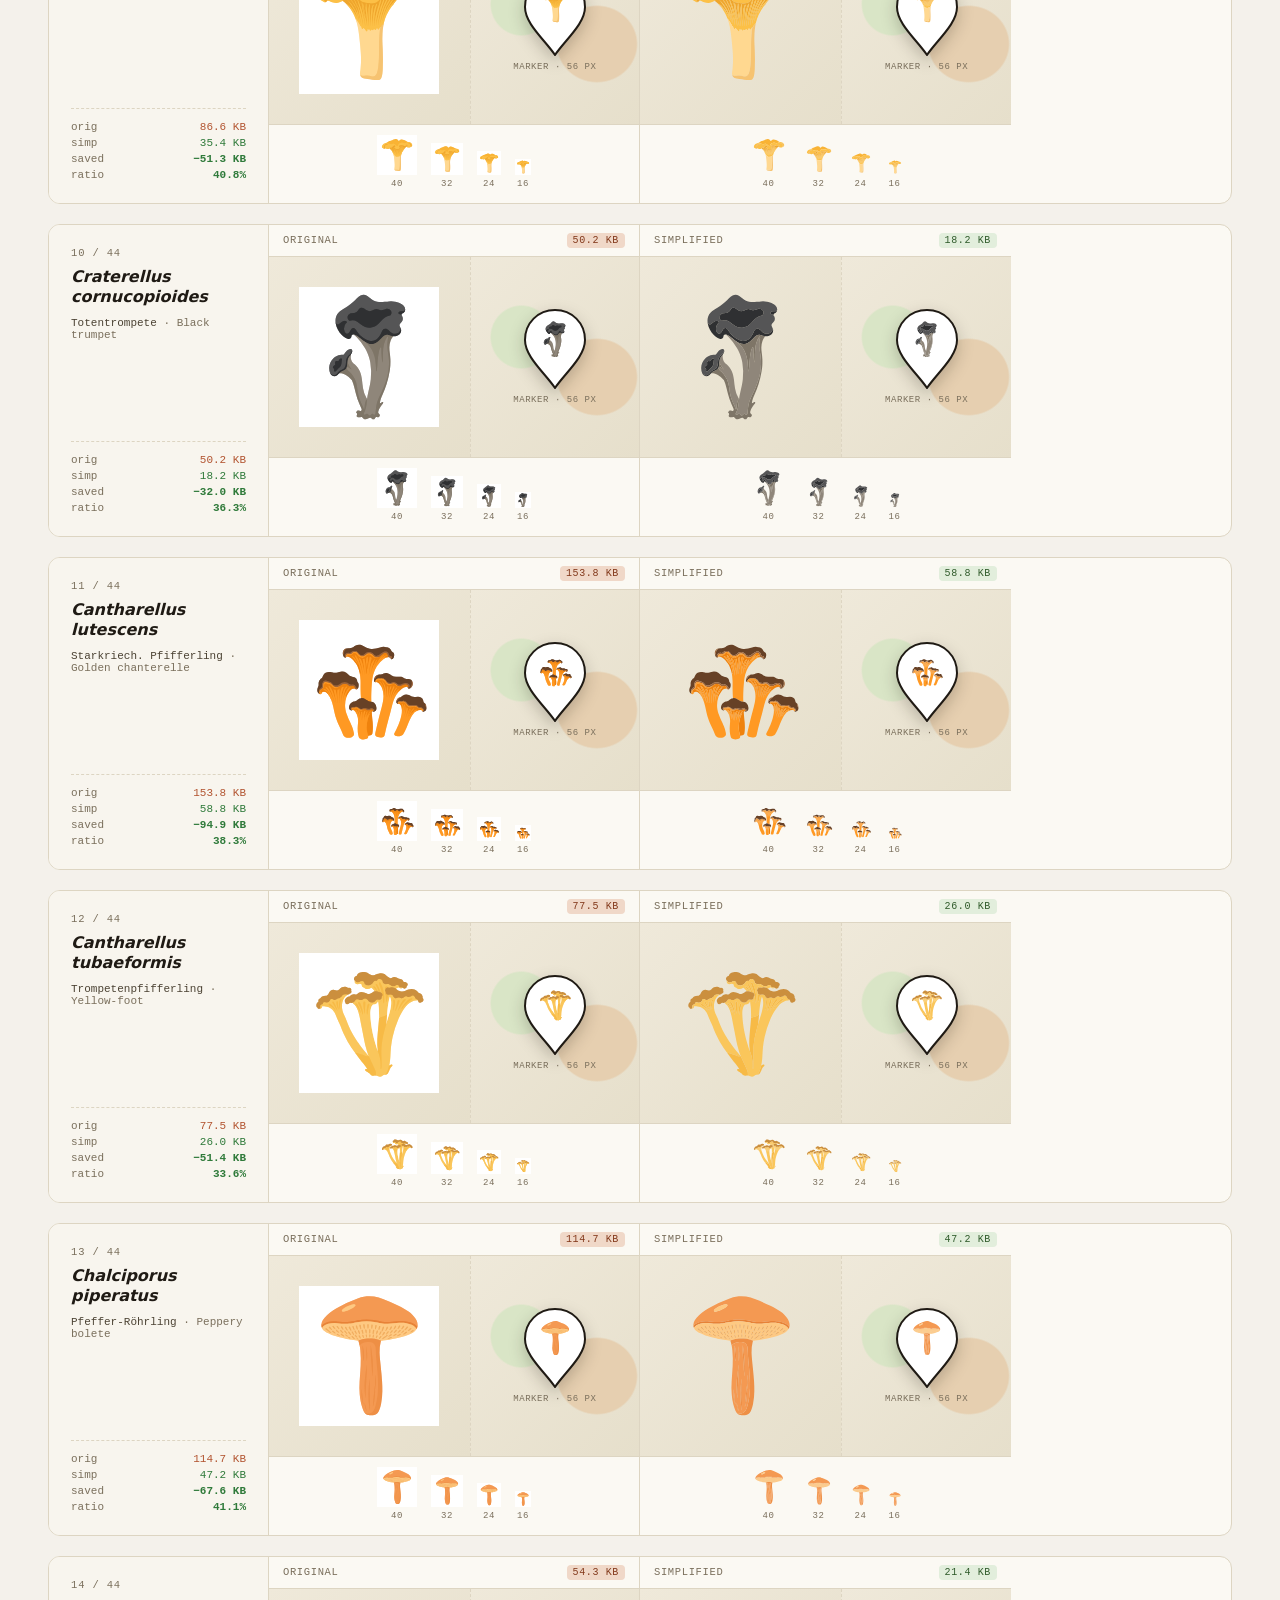
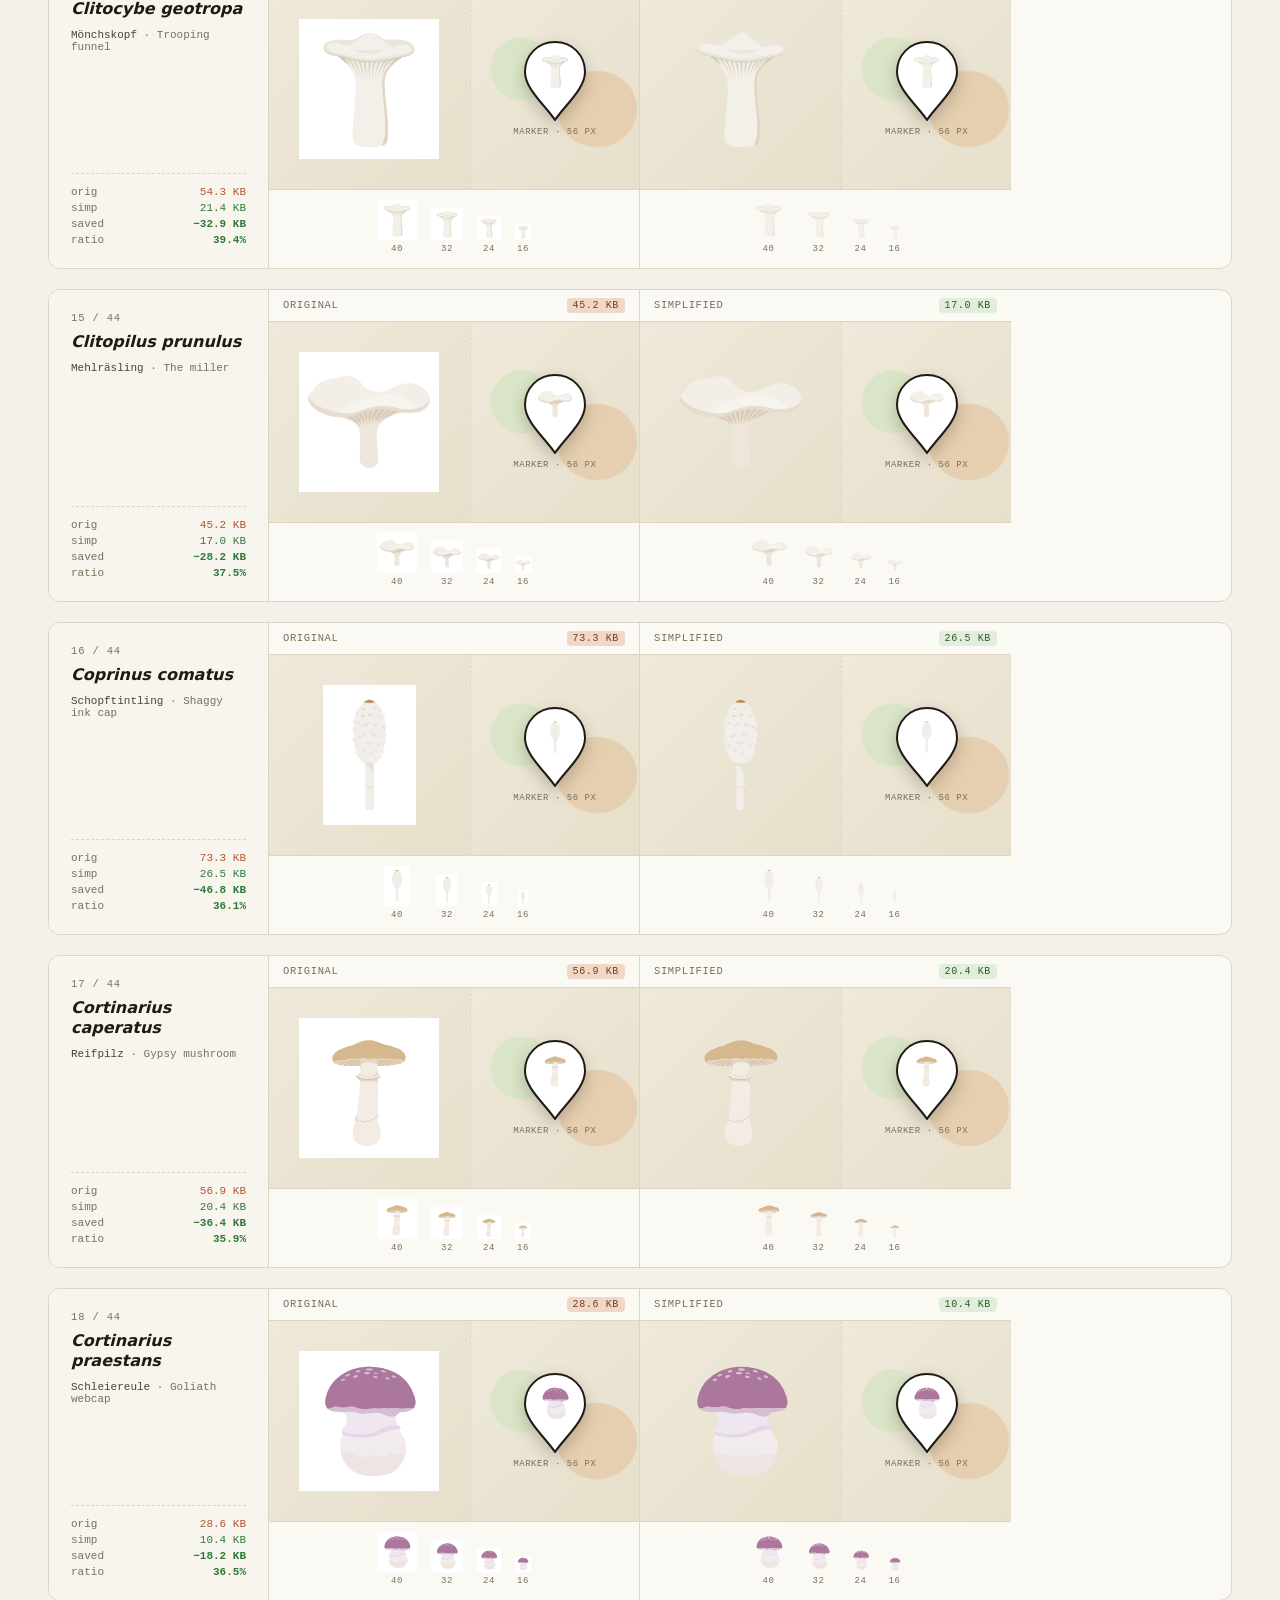
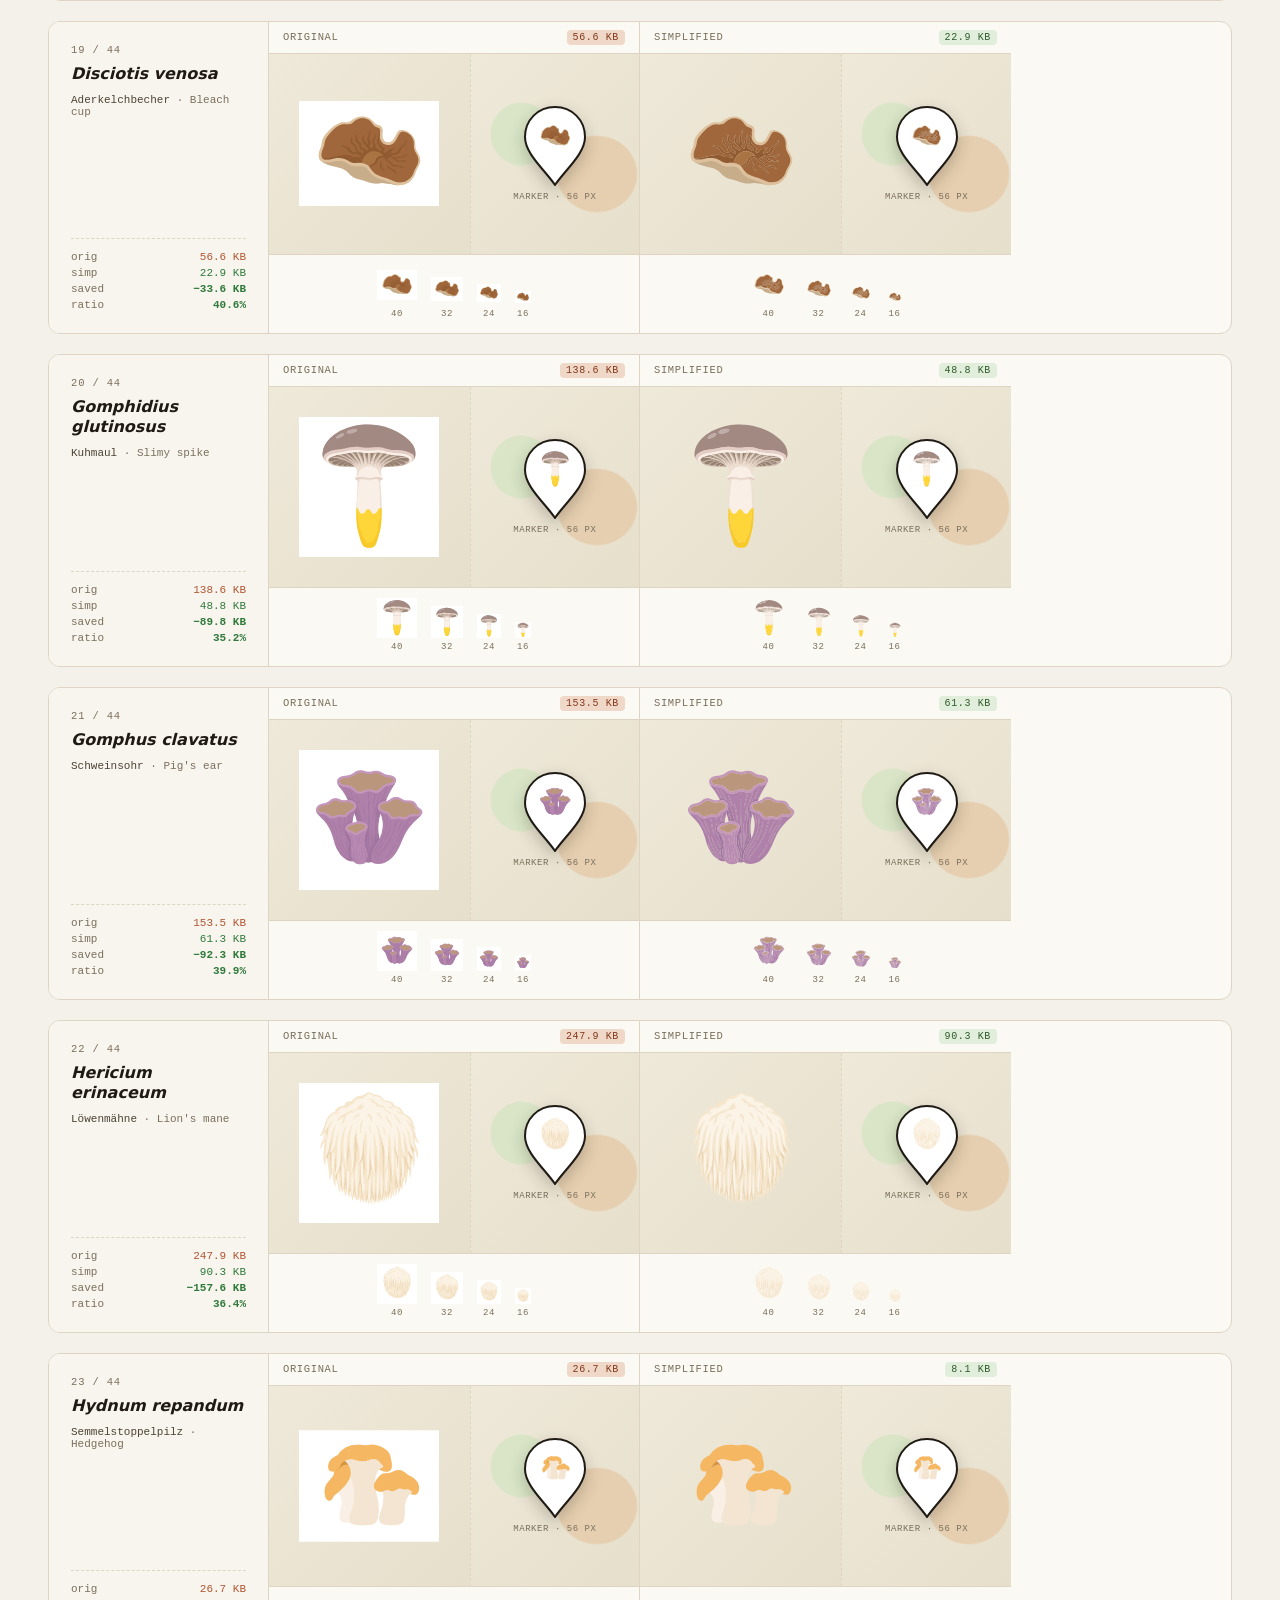
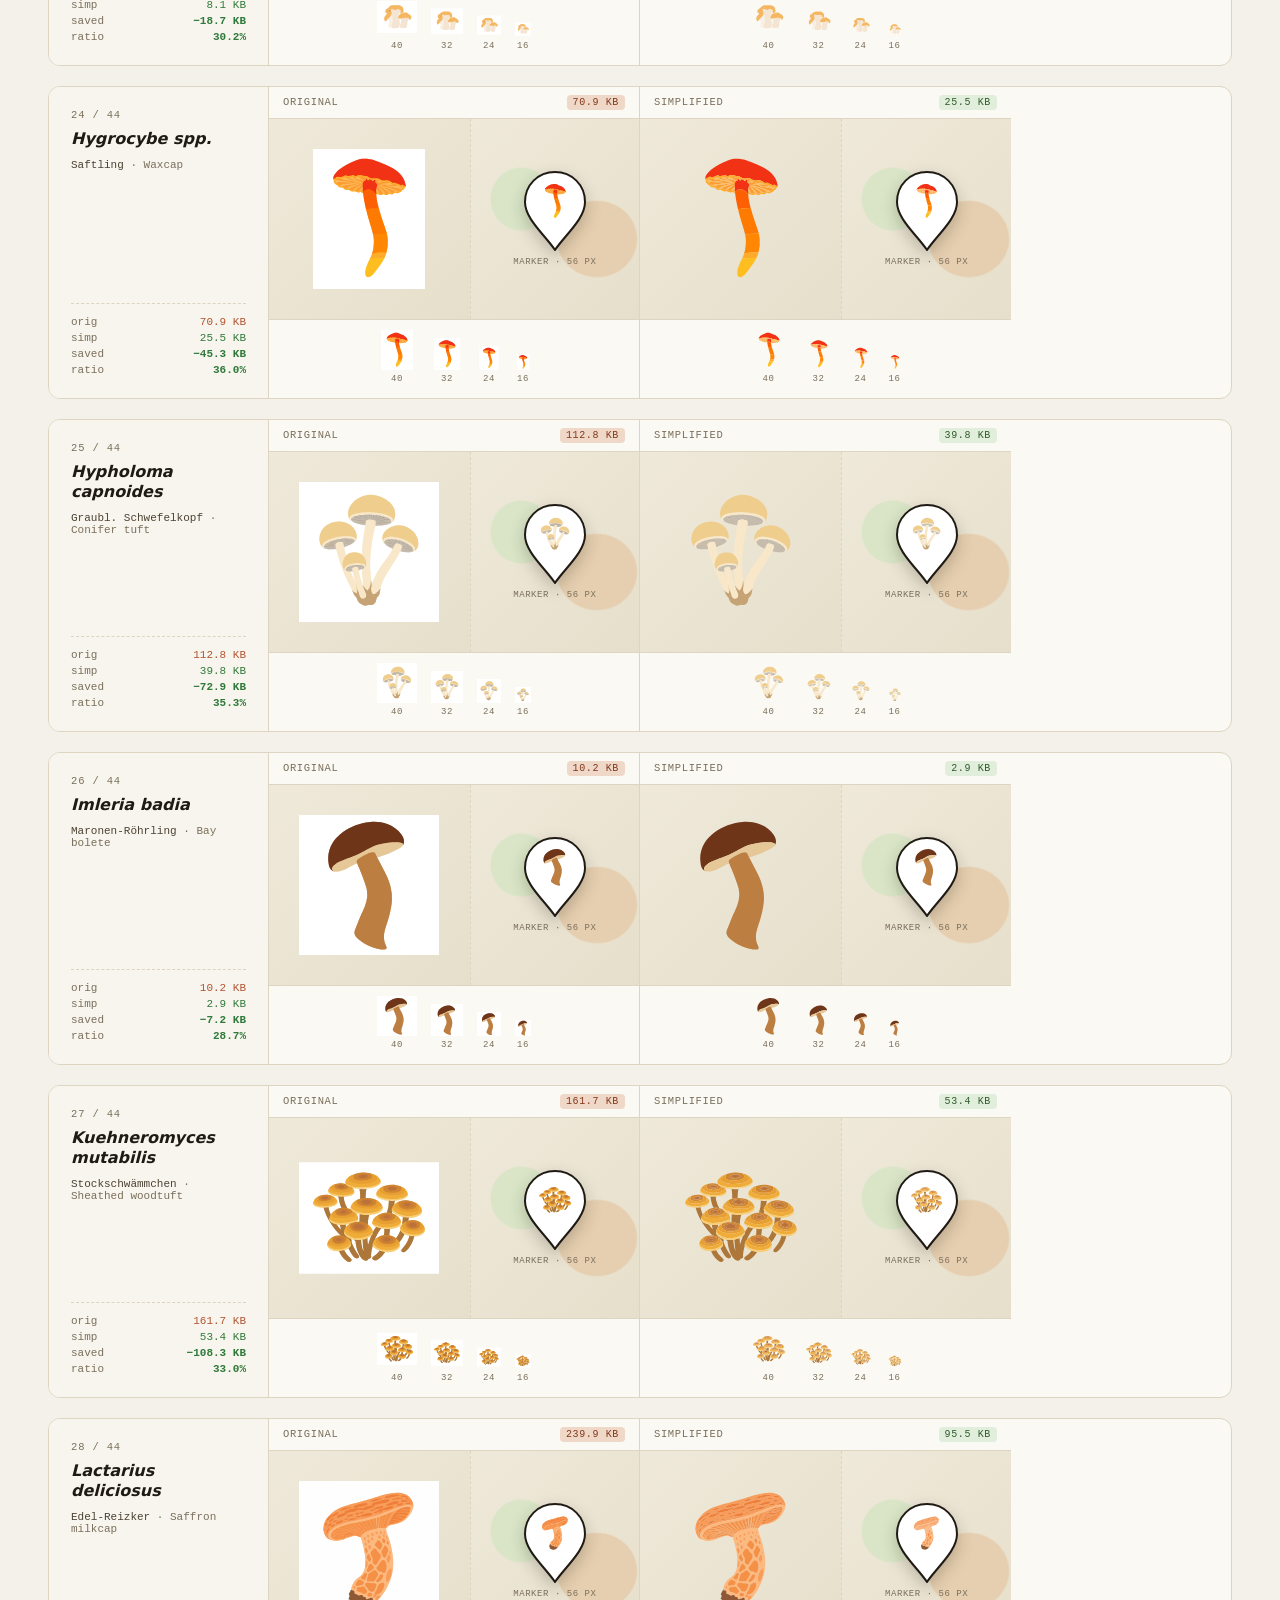
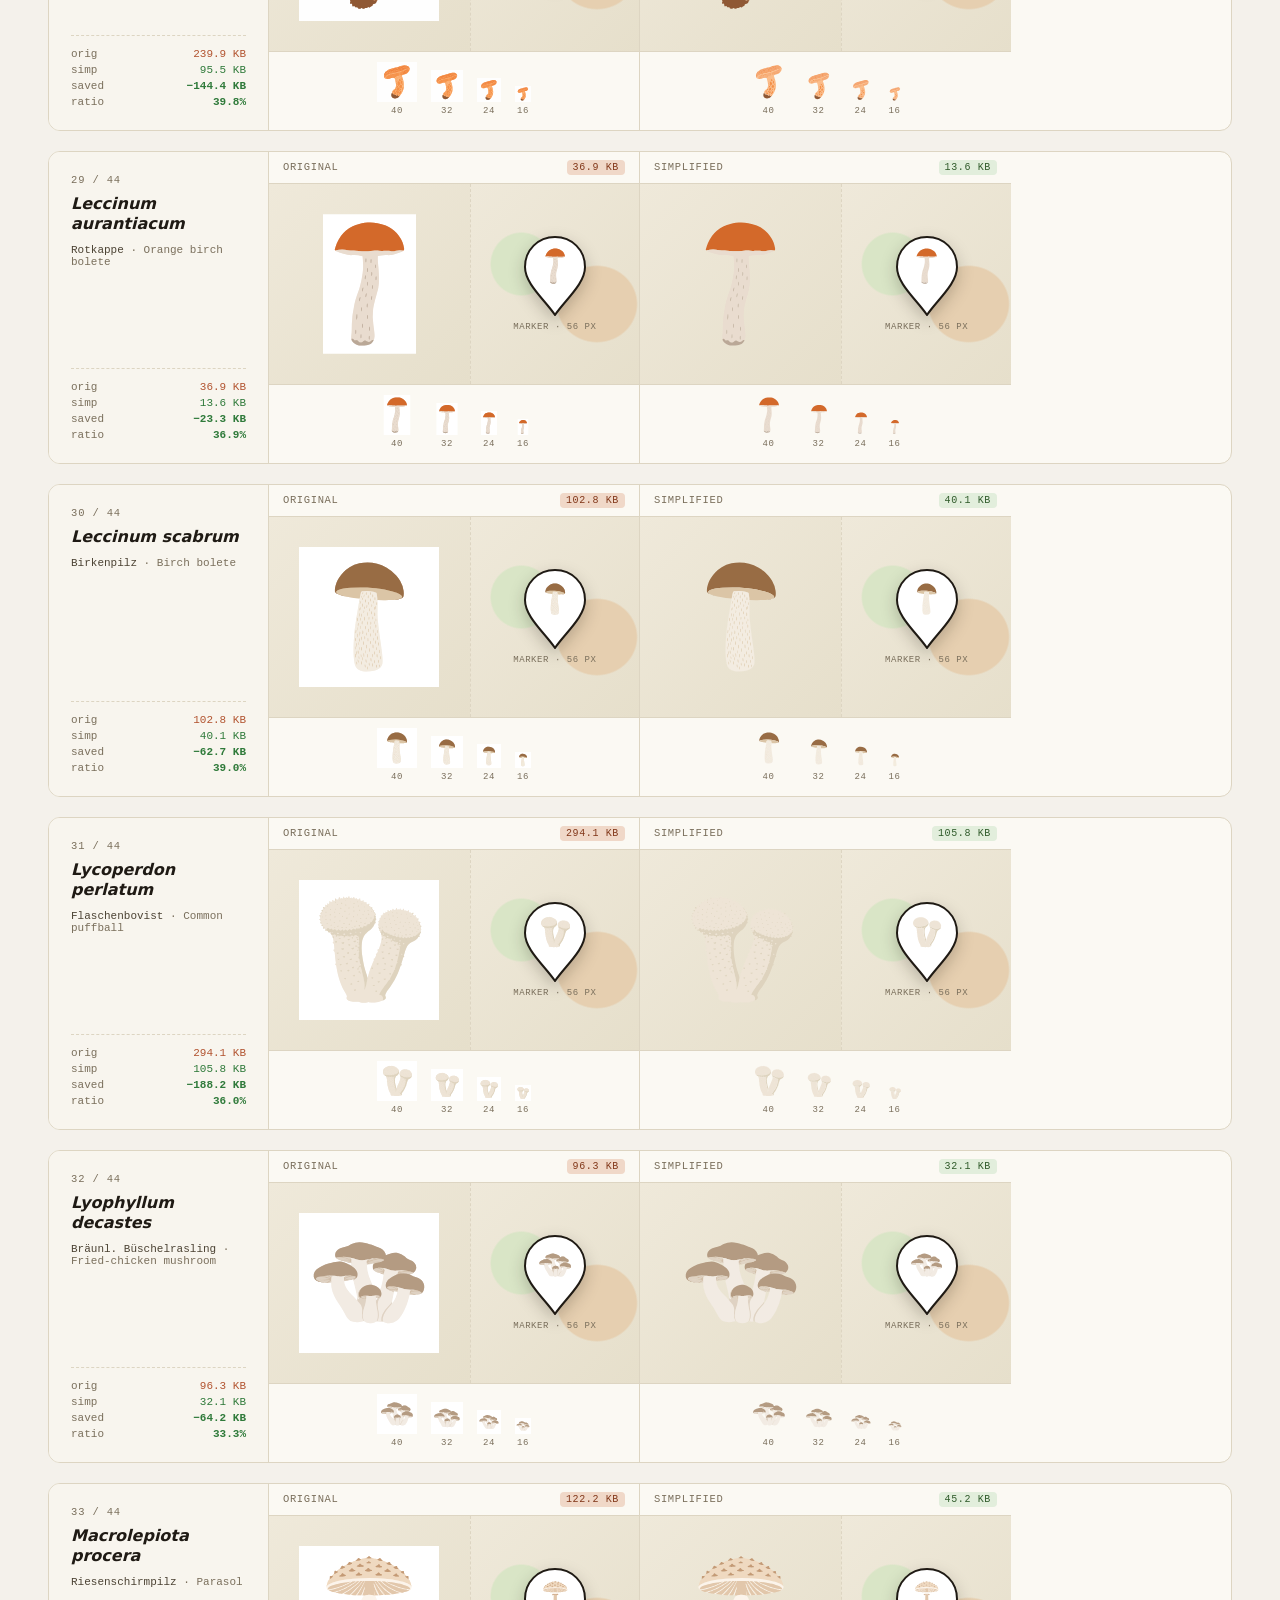
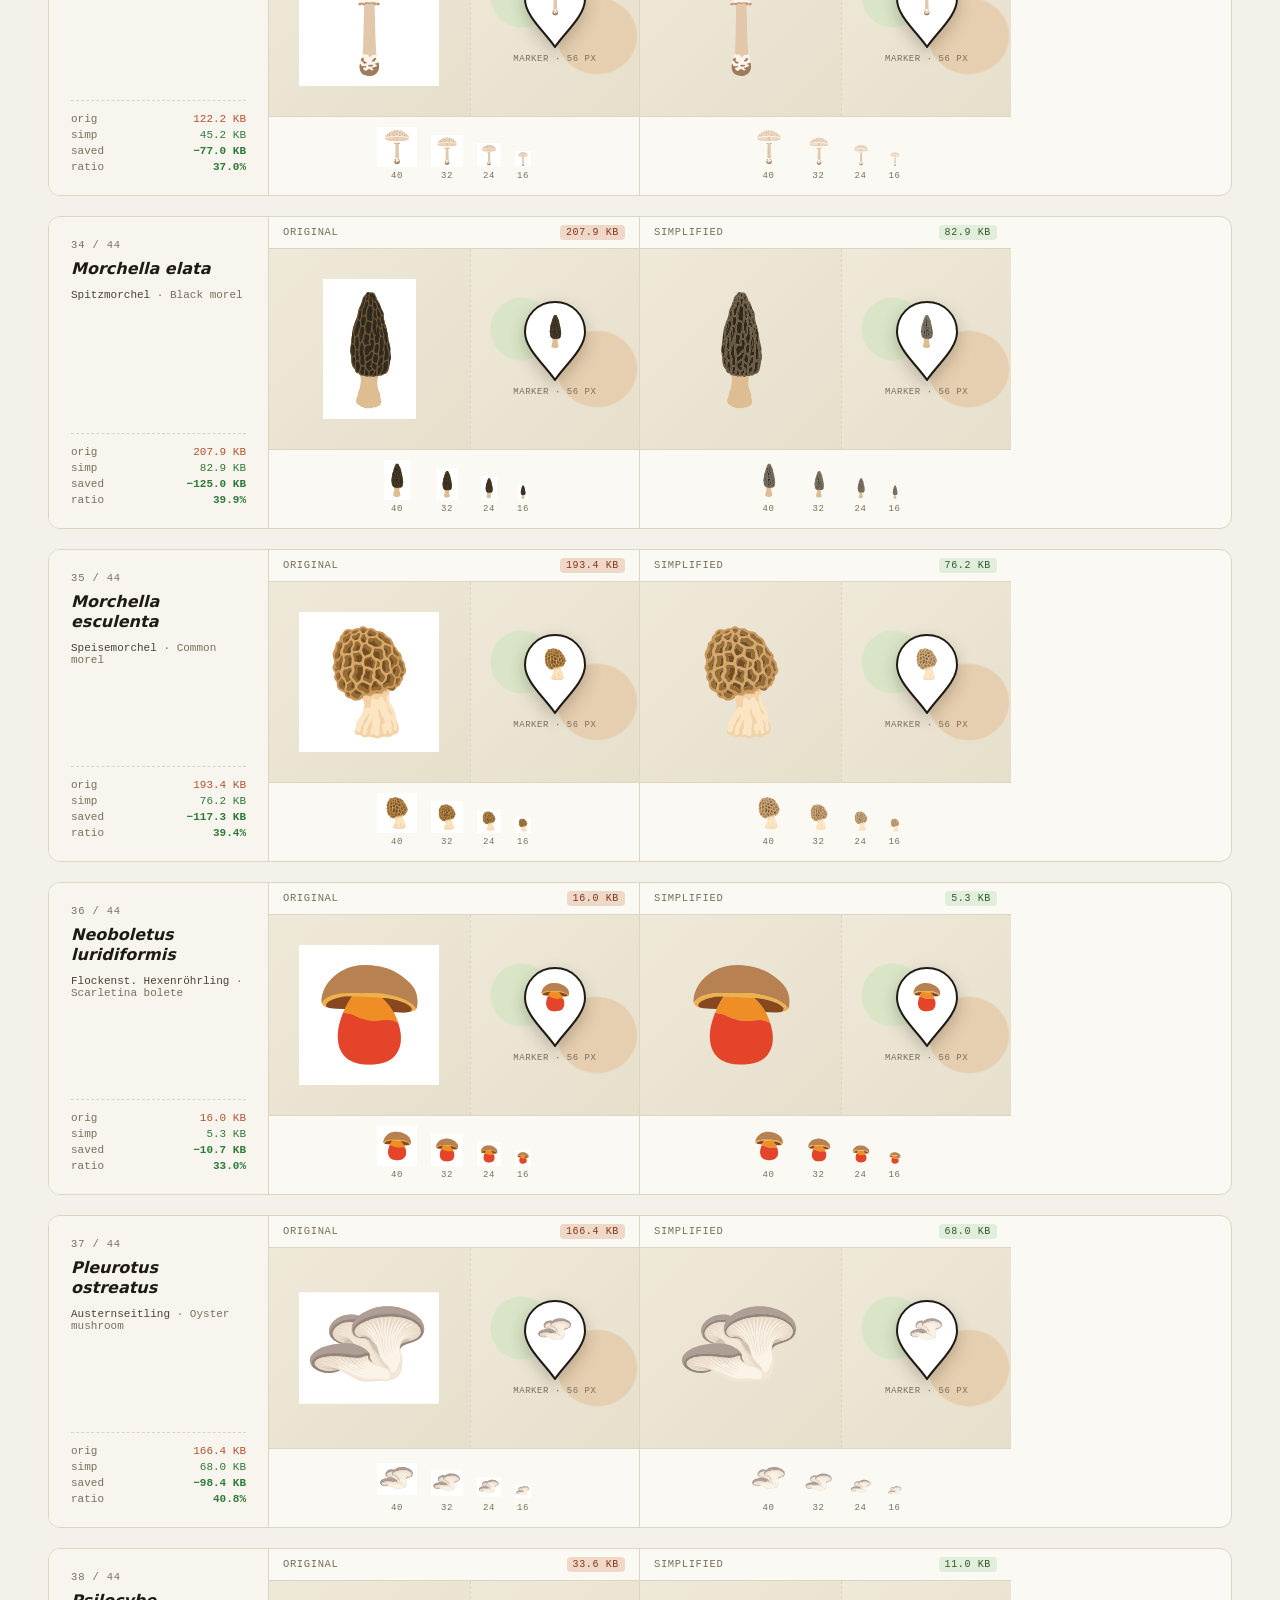
==== commit 52700688: "Added 2 more species + 3 generic icons for: - unknown species - generic mushroom - no mushroom  READ" ====
--- a/Icons - Comparison.html
+++ b/Icons - Comparison.html
@@ -152,7 +152,7 @@
 
   <!-- Quick-scan overview before deep dives -->
   <section class="block">
-    <h2>Quick scan · all 19 in two columns</h2>
+    <h2>Quick scan · all <span id="quickCount"></span> in two columns</h2>
     <div class="overview" id="overview">
       <div class="header" style="background:#F8F5EE;"><span>Species</span></div>
       <div class="header"><span>Original · icons + marker</span><span class="tag orig">orig</span></div>
@@ -168,14 +168,15 @@
 
   <script src="icons/species-data.js"></script>
   <script>
-    document.getElementById('pillCount').textContent = SPECIES.length + ' species';
+    document.getElementById('pillCount').textContent = SPECIES.length + ' species · ' + MARKERS.length + ' markers';
+    document.getElementById('quickCount').textContent = ALL_ICONS.length;
 
     const orig = (p) => "icons/originals/" + encodeURIComponent(p);
     const simp = (p) => "icons/simplified/" + encodeURIComponent(p);
 
     // --- Quick-scan overview ---
     const overview = document.getElementById('overview');
-    SPECIES.forEach(s => {
+    ALL_ICONS.forEach(s => {
       const sz = SIZES[s.file];
       overview.insertAdjacentHTML('beforeend', `
         <div class="label">
@@ -206,7 +207,7 @@
 
     // --- Per-species detail ---
     const compareGrid = document.getElementById('compareGrid');
-    SPECIES.forEach((s, i) => {
+    ALL_ICONS.forEach((s, i) => {
       const sz = SIZES[s.file];
       const savedKB = ((sz.orig - sz.simp)/1024).toFixed(1);
       const pct = (sz.simp/sz.orig*100).toFixed(1);
@@ -223,7 +224,7 @@
       compareGrid.insertAdjacentHTML('beforeend', `
         <div class="pair">
           <div class="id-col">
-            <div class="num">${(i+1).toString().padStart(2,'0')} / ${SPECIES.length}</div>
+            <div class="num">${(i+1).toString().padStart(2,'0')} / ${ALL_ICONS.length}</div>
             <div class="latin">${s.latin}</div>
             <div class="common"><span class="de">${s.de}</span> · ${s.en}</div>
             <div class="vsizes">
